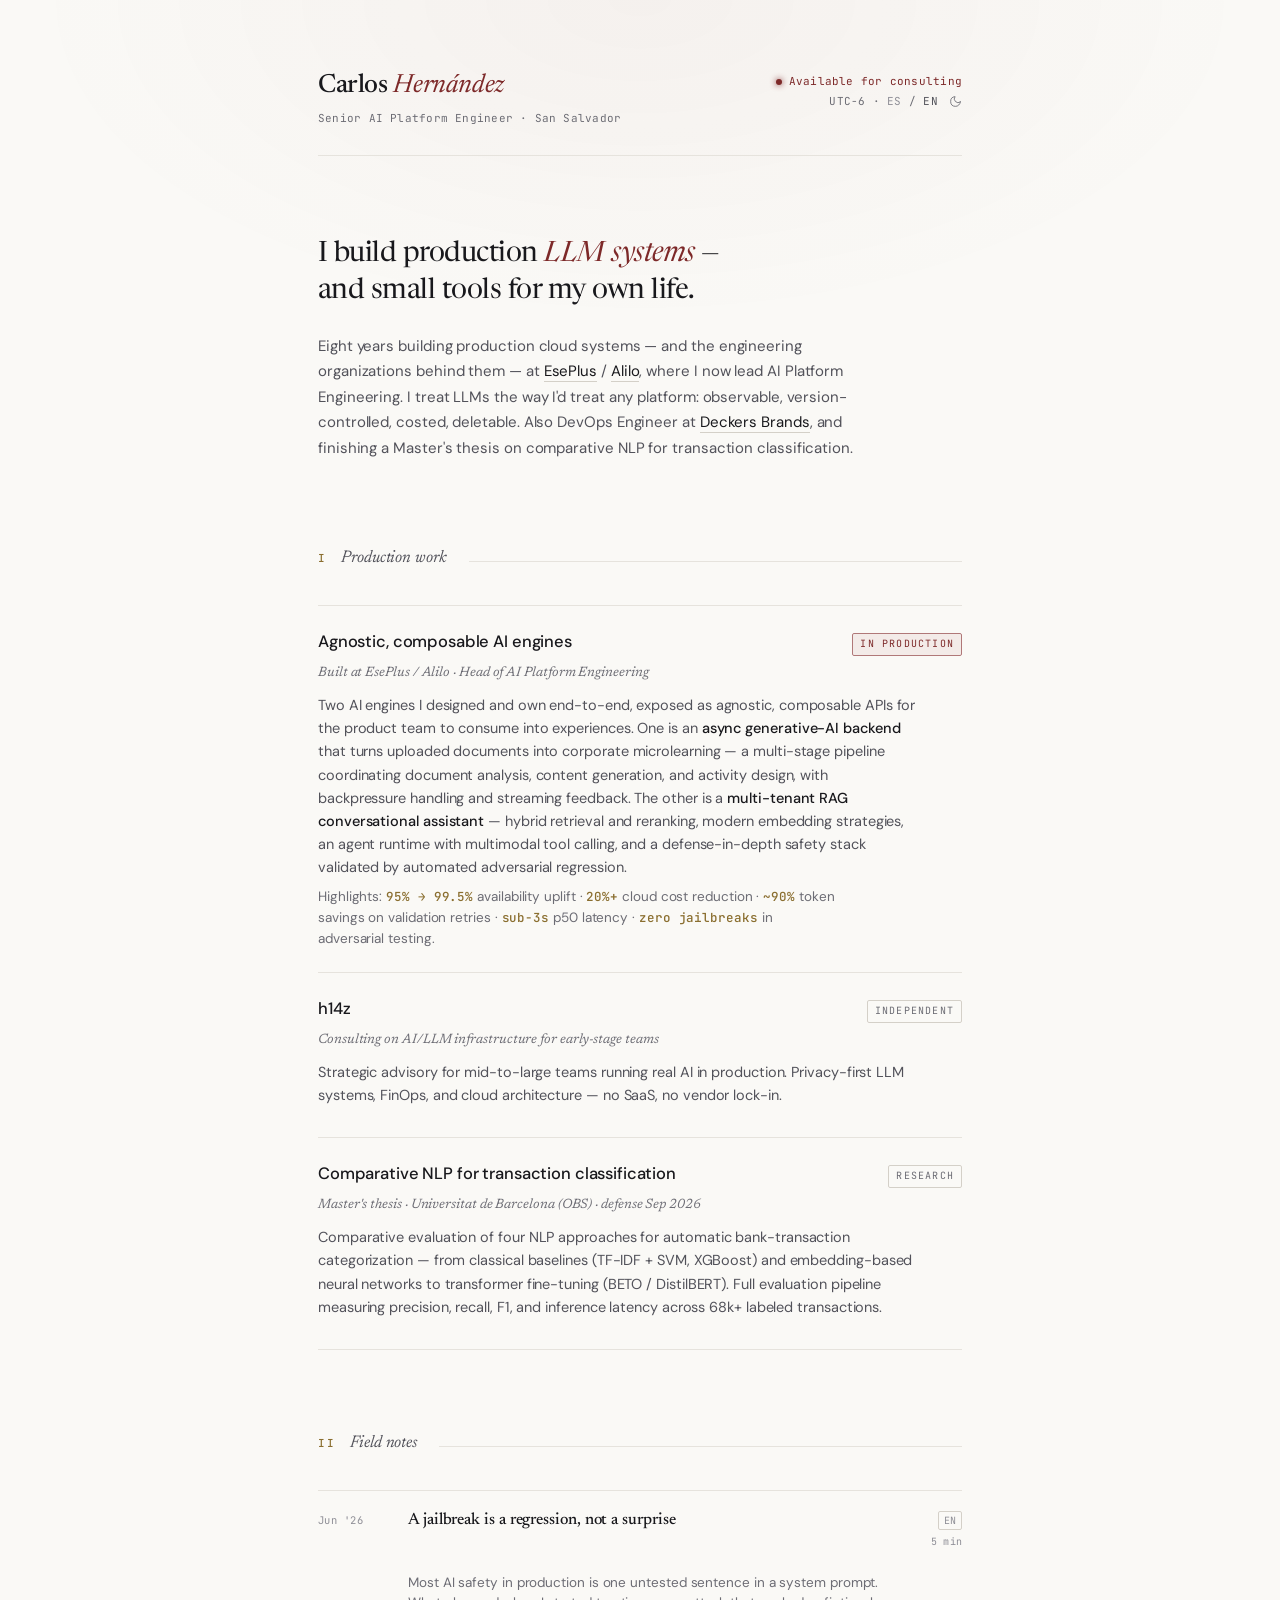
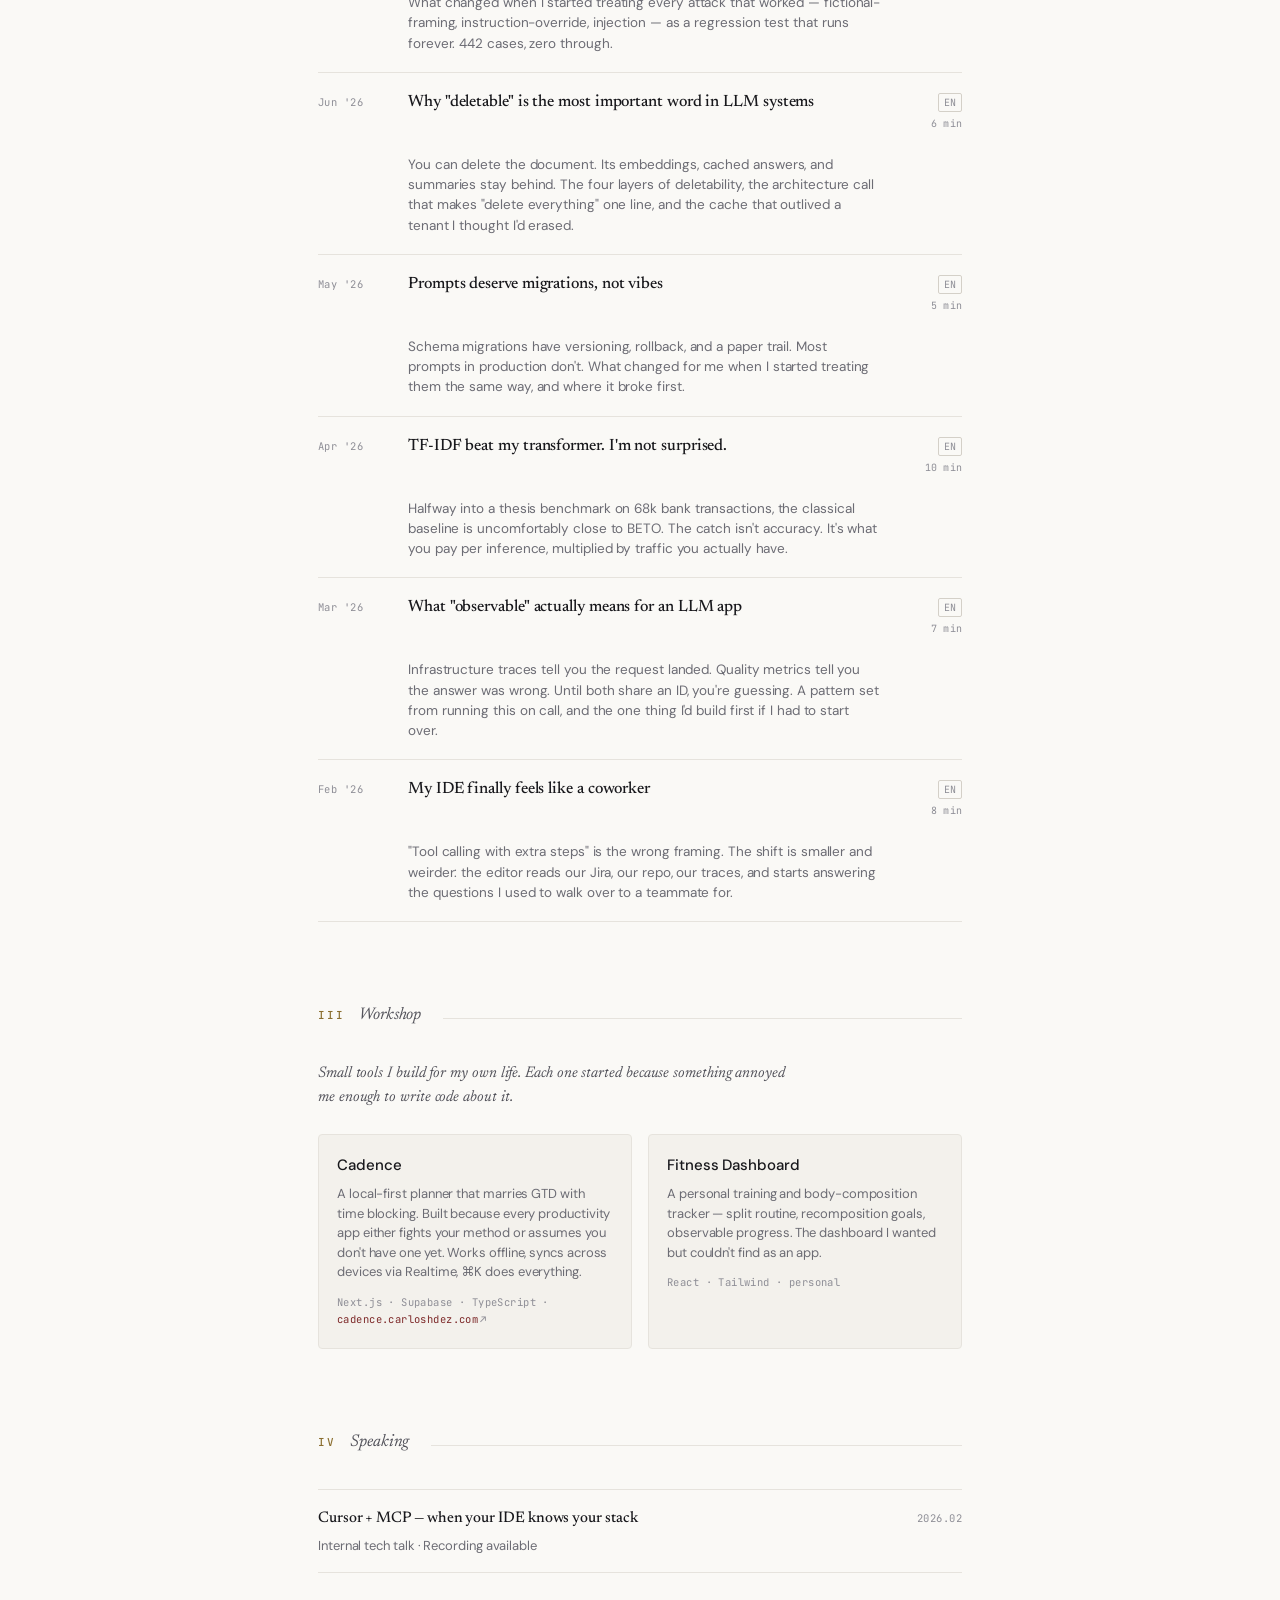
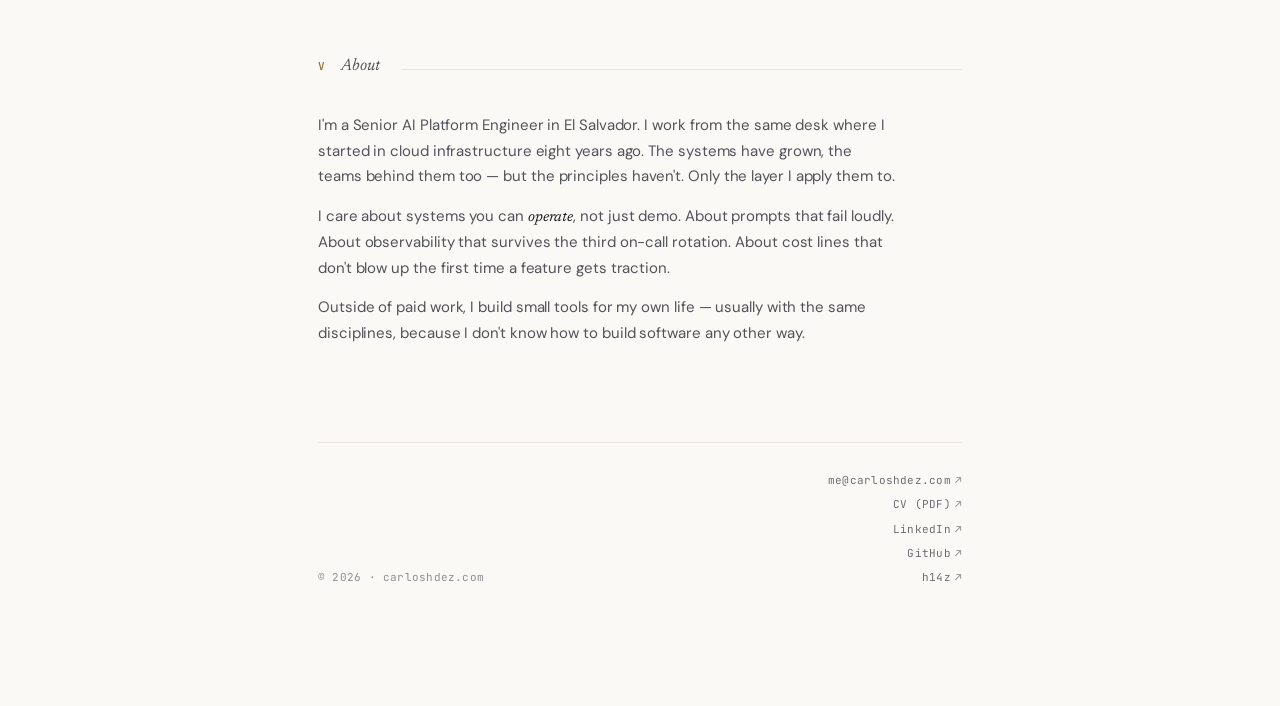
==== index.html @ de5cc11f "Home: lead with Field notes, drop the NOW blurb - Remove the "NOW" status line (low signal). - Reord" ====
<!DOCTYPE html>
<html lang="en">
<head>
<meta charset="UTF-8">
<meta name="viewport" content="width=device-width, initial-scale=1.0">
<meta name="color-scheme" content="light">
<meta name="theme-color" content="#faf9f6">
<title>Carlos Hernández — Engineer & maker, San Salvador</title>
<meta name="description" content="Senior AI Platform Engineer in San Salvador, building production LLM systems. Field notes on the patterns that survive an on-call rotation.">
<link rel="canonical" href="https://carloshdez.com/">
<link rel="alternate" hreflang="en" href="https://carloshdez.com/">
<link rel="alternate" hreflang="es" href="https://carloshdez.com/index.es.html">
<link rel="alternate" hreflang="x-default" href="https://carloshdez.com/">
<meta property="og:type" content="website">
<meta property="og:title" content="Carlos Hernández — Senior AI Platform Engineer">
<meta property="og:description" content="Building production LLM systems in San Salvador. Field notes on the patterns that survive an on-call rotation.">
<meta property="og:url" content="https://carloshdez.com/">
<meta property="og:image" content="https://carloshdez.com/img/carlos.png">
<meta property="og:locale" content="en_US">
<meta property="og:locale:alternate" content="es_ES">
<meta name="twitter:card" content="summary">
<script>
  (function() {
    var stored = null;
    try { stored = localStorage.getItem('theme'); } catch (e) {}
    var theme = stored || 'light';
    document.documentElement.setAttribute('data-theme', theme);
  })();
</script>
<link rel="preconnect" href="https://fonts.googleapis.com">
<link rel="preconnect" href="https://fonts.gstatic.com" crossorigin>
<link href="https://fonts.googleapis.com/css2?family=Newsreader:ital,opsz,wght@0,6..72,400;0,6..72,500;0,6..72,600;1,6..72,400;1,6..72,500&family=DM+Sans:opsz,wght@9..40,300;9..40,400;9..40,500;9..40,600&family=JetBrains+Mono:wght@400;500&display=swap" rel="stylesheet">
<style>
:root, :root[data-theme="light"] {
  --bg: #faf9f6;
  --bg-elev: #f3f1ec;
  --text: #18181c;
  --text-mid: #52525a;
  --text-dim: #6c6c74;
  --text-faint: #8e8e96;
  --border: #e6e3dd;
  --border-mid: #d4d0c8;

  --wine: #7d2929;
  --wine-dim: #b07878;
  --gold: #8a6e2f;
  --gold-dim: #c4b388;

  --hero-glow: rgba(125, 41, 41, 0.04);

  --font-serif: 'Newsreader', Georgia, serif;
  --font-sans: 'DM Sans', system-ui, sans-serif;
  --font-mono: 'JetBrains Mono', ui-monospace, monospace;
}

:root[data-theme="dark"] {
  --bg: #0c0c0e;
  --bg-elev: #131318;
  --text: #ebebec;
  --text-mid: #b5b5b8;
  --text-dim: #9a9a9e;
  --text-faint: #787880;
  --border: #1c1c22;
  --border-mid: #2a2a32;

  --wine: #a13a3a;
  --wine-dim: #5e2222;
  --gold: #c9a35e;
  --gold-dim: #6e5728;

  --hero-glow: rgba(161, 58, 58, 0.05);
}

* { box-sizing: border-box; margin: 0; padding: 0; }

html { background: var(--bg); color-scheme: light; }

body {
  background: var(--bg);
  color: var(--text);
  font-family: var(--font-sans);
  font-weight: 400;
  font-size: 15.5px;
  line-height: 1.65;
  -webkit-font-smoothing: antialiased;
  text-rendering: optimizeLegibility;
  letter-spacing: -0.005em;
}

body::before {
  content: '';
  position: fixed;
  inset: 0;
  background: radial-gradient(ellipse 80% 60% at 50% 0%, var(--hero-glow), transparent 60%);
  pointer-events: none;
  z-index: 0;
}

.page {
  max-width: 700px;
  margin: 0 auto;
  padding: 72px 28px 120px;
  position: relative;
  z-index: 1;
}

/* ============ MASTHEAD ============ */

.masthead {
  display: flex;
  justify-content: space-between;
  align-items: flex-start;
  gap: 24px;
  margin-bottom: 80px;
  padding-bottom: 28px;
  border-bottom: 1px solid var(--border);
}

.masthead-name {
  font-family: var(--font-serif);
  font-weight: 500;
  font-variation-settings: "opsz" 36;
  font-size: 26px;
  line-height: 1.1;
  letter-spacing: -0.015em;
}

.masthead-name em {
  font-style: italic;
  font-weight: 400;
  color: var(--wine);
}

.masthead-meta {
  font-family: var(--font-mono);
  font-size: 11px;
  color: var(--text-dim);
  margin-top: 8px;
  letter-spacing: 0.02em;
}

.masthead-right {
  font-family: var(--font-mono);
  font-size: 11px;
  color: var(--text-dim);
  text-align: right;
  line-height: 1.8;
  letter-spacing: 0.02em;
}

.lang-switch a { color: var(--text-faint); text-decoration: none; transition: color 0.2s; }
.lang-switch a:hover { color: var(--wine); }
.lang-switch .lang-current { color: var(--text-mid); }

.theme-toggle {
  background: none;
  border: none;
  padding: 0;
  margin: 0 0 0 4px;
  color: inherit;
  font: inherit;
  cursor: pointer;
  display: inline-flex;
  align-items: center;
  vertical-align: -3px;
  transition: color 0.2s;
}

.theme-toggle:hover { color: var(--wine); }
.theme-toggle svg { display: block; }
.theme-toggle .icon-moon { display: block; }
.theme-toggle .icon-sun { display: none; }

[data-theme="dark"] .theme-toggle .icon-moon { display: none; }
[data-theme="dark"] .theme-toggle .icon-sun { display: block; }

.status {
  display: inline-flex;
  align-items: center;
  gap: 7px;
  color: var(--wine);
}

.status-dot {
  width: 6px;
  height: 6px;
  border-radius: 50%;
  background: var(--wine);
  box-shadow: 0 0 6px var(--wine);
  animation: pulse 2.4s ease-in-out infinite;
}

@keyframes pulse {
  0%, 100% { opacity: 1; }
  50% { opacity: 0.4; }
}

/* ============ HERO ============ */

.hero { margin-bottom: 84px; }

.hero p {
  font-family: var(--font-serif);
  font-weight: 400;
  font-variation-settings: "opsz" 72;
  font-size: 28px;
  line-height: 1.32;
  letter-spacing: -0.018em;
  color: var(--text);
  max-width: 24ch;
}

.hero p em {
  font-style: italic;
  color: var(--wine);
}

.hero-sub {
  font-family: var(--font-sans);
  font-size: 15px;
  color: var(--text-mid);
  line-height: 1.7;
  margin-top: 24px;
  max-width: 56ch;
}

.hero-sub a {
  color: var(--text);
  text-decoration: none;
  border-bottom: 1px solid var(--border-mid);
  transition: border-color 0.2s, color 0.2s;
}

.hero-sub a:hover {
  border-bottom-color: var(--wine);
  color: var(--wine);
}

/* ============ NOW ============ */

.now {
  display: grid;
  grid-template-columns: auto 1fr;
  gap: 16px;
  margin-bottom: 88px;
  padding: 18px 0;
  border-top: 1px solid var(--border);
  border-bottom: 1px solid var(--border);
  align-items: baseline;
}

.now-label {
  font-family: var(--font-mono);
  font-size: 10px;
  text-transform: uppercase;
  letter-spacing: 0.16em;
  color: var(--gold);
}

.now-text {
  font-family: var(--font-sans);
  font-size: 15px;
  color: var(--text-mid);
  line-height: 1.55;
}

.now-text strong {
  color: var(--text);
  font-weight: 500;
}

/* ============ SECTIONS ============ */

section.col { margin-bottom: 80px; }

.section-head {
  display: flex;
  align-items: baseline;
  gap: 14px;
  margin-bottom: 32px;
}

.section-head-label {
  font-family: var(--font-mono);
  font-size: 11px;
  letter-spacing: 0.18em;
  text-transform: uppercase;
  color: var(--gold);
  font-weight: 500;
}

.section-head-title {
  font-family: var(--font-serif);
  font-style: italic;
  font-weight: 400;
  font-variation-settings: "opsz" 18;
  font-size: 17px;
  color: var(--text-mid);
}

.section-head-line {
  flex: 1;
  height: 1px;
  background: var(--border);
  margin-left: 8px;
}

/* ============ WORK / PROJECTS ============ */

.entry {
  padding: 22px 0;
  border-top: 1px solid var(--border);
}

.entry:last-child { border-bottom: 1px solid var(--border); }

.entry-head {
  display: flex;
  justify-content: space-between;
  align-items: baseline;
  gap: 16px;
  margin-bottom: 6px;
  flex-wrap: wrap;
}

.entry-name {
  font-family: var(--font-sans);
  font-weight: 500;
  font-size: 16.5px;
  letter-spacing: -0.008em;
  color: var(--text);
}

.entry-role {
  font-family: var(--font-serif);
  font-style: italic;
  font-size: 13.5px;
  color: var(--text-dim);
  margin-bottom: 10px;
}

.entry-tag {
  font-family: var(--font-mono);
  font-size: 10px;
  letter-spacing: 0.12em;
  text-transform: uppercase;
  color: var(--text-dim);
  padding: 2px 7px;
  border: 1px solid var(--border-mid);
  border-radius: 2px;
  white-space: nowrap;
}

.entry-tag.current {
  color: var(--wine);
  border-color: var(--wine-dim);
  background: rgba(161, 58, 58, 0.07);
}

.entry-desc {
  font-size: 14.5px;
  color: var(--text-mid);
  line-height: 1.6;
  max-width: 60ch;
  margin-bottom: 8px;
}

.entry-desc strong {
  color: var(--text);
  font-weight: 500;
}

.entry-highlights {
  font-size: 13.5px;
  color: var(--text-dim);
  line-height: 1.55;
  max-width: 58ch;
  margin-top: 6px;
}

.entry-highlights .metric {
  color: var(--gold);
  font-family: var(--font-mono);
  font-size: 12.5px;
  font-weight: 500;
}

/* ============ NOTES ============ */

.note {
  padding: 18px 0;
  border-top: 1px solid var(--border);
  display: grid;
  grid-template-columns: 70px 1fr 60px;
  gap: 20px;
  align-items: baseline;
}

.note:last-child { border-bottom: 1px solid var(--border); }

.note-date {
  font-family: var(--font-mono);
  font-size: 10.5px;
  color: var(--text-faint);
  letter-spacing: 0.04em;
}

.note-title {
  font-family: var(--font-serif);
  font-weight: 500;
  font-variation-settings: "opsz" 18;
  font-size: 16.5px;
  line-height: 1.35;
  letter-spacing: -0.005em;
  color: var(--text);
  transition: color 0.2s;
}

.note-summary {
  grid-column: 2;
  font-size: 13.5px;
  color: var(--text-dim);
  line-height: 1.5;
  margin-top: 4px;
}

.note-meta {
  grid-column: 3;
  grid-row: 1;
  font-family: var(--font-mono);
  font-size: 10px;
  color: var(--text-faint);
  text-align: right;
  letter-spacing: 0.02em;
  line-height: 1.5;
}

.lang {
  display: inline-block;
  padding: 1px 5px;
  border: 1px solid var(--border-mid);
  border-radius: 2px;
  margin-bottom: 4px;
}

a.note {
  text-decoration: none;
  cursor: pointer;
}
a.note:hover .note-title { color: var(--wine); }
a.note:hover .note-title::after {
  content: ' →';
  font-family: var(--font-mono);
  font-size: 12px;
}

/* ============ WORKSHOP ============ */

.workshop-intro {
  font-family: var(--font-serif);
  font-style: italic;
  font-weight: 400;
  font-variation-settings: "opsz" 18;
  font-size: 15.5px;
  color: var(--text-mid);
  line-height: 1.55;
  max-width: 52ch;
  margin-bottom: 24px;
}

.workshop-grid {
  display: grid;
  grid-template-columns: 1fr 1fr;
  gap: 16px;
}

.workshop-card {
  display: block;
  padding: 18px 18px 20px;
  border: 1px solid var(--border);
  border-radius: 4px;
  background: var(--bg-elev);
  transition: border-color 0.2s;
  cursor: pointer;
  color: inherit;
  text-decoration: none;
}

.workshop-card:hover { border-color: var(--wine-dim); }
.workshop-card:hover .workshop-name { color: var(--wine); }

.workshop-meta .domain {
  color: var(--wine);
  border-bottom: 1px solid transparent;
  transition: border-color 0.2s;
}

.workshop-card:hover .workshop-meta .domain {
  border-bottom-color: var(--wine-dim);
}

.workshop-meta .arrow {
  color: var(--text-faint);
  margin-left: 2px;
}

.workshop-name {
  font-family: var(--font-sans);
  font-weight: 500;
  font-size: 15px;
  color: var(--text);
  margin-bottom: 6px;
  transition: color 0.2s;
  letter-spacing: -0.005em;
}

.workshop-desc {
  font-size: 13px;
  color: var(--text-dim);
  line-height: 1.5;
  margin-bottom: 12px;
}

.workshop-meta {
  font-family: var(--font-mono);
  font-size: 10.5px;
  color: var(--text-faint);
  letter-spacing: 0.04em;
}

/* ============ TALKS ============ */

.talk {
  padding: 16px 0;
  border-top: 1px solid var(--border);
  display: flex;
  justify-content: space-between;
  align-items: baseline;
  gap: 16px;
}

.talk:last-child { border-bottom: 1px solid var(--border); }

.talk-name {
  font-family: var(--font-serif);
  font-weight: 500;
  font-variation-settings: "opsz" 18;
  font-size: 15.5px;
  color: var(--text);
  letter-spacing: -0.005em;
}

.talk-venue {
  font-size: 13px;
  color: var(--text-dim);
  margin-top: 3px;
}

.talk-date {
  font-family: var(--font-mono);
  font-size: 10.5px;
  color: var(--text-faint);
  white-space: nowrap;
  letter-spacing: 0.04em;
}

/* ============ ABOUT ============ */

.about-text {
  font-family: var(--font-sans);
  font-size: 15px;
  color: var(--text-mid);
  line-height: 1.7;
  max-width: 58ch;
}

.about-text p + p { margin-top: 14px; }

.about-text em {
  font-family: var(--font-serif);
  font-style: italic;
  color: var(--text);
}

/* ============ FOOTER ============ */

footer {
  margin-top: 96px;
  padding-top: 28px;
  border-top: 1px solid var(--border);
  display: flex;
  justify-content: space-between;
  align-items: flex-end;
  gap: 32px;
  flex-wrap: wrap;
  font-family: var(--font-mono);
  font-size: 11px;
  letter-spacing: 0.02em;
}

footer .left {
  color: var(--text-faint);
  max-width: 30ch;
  line-height: 1.55;
}

footer .links {
  display: flex;
  flex-direction: column;
  gap: 6px;
  text-align: right;
}

footer .links a {
  color: var(--text-dim);
  text-decoration: none;
  transition: color 0.15s;
}

footer .links a:hover { color: var(--wine); }

footer .arrow {
  color: var(--text-faint);
  margin-left: 4px;
}

/* ============ RESPONSIVE ============ */

@media (max-width: 640px) {
  .page { padding: 48px 20px 80px; }
  .masthead { margin-bottom: 56px; flex-direction: column; }
  .masthead-right { text-align: left; }
  .hero { margin-bottom: 56px; }
  .hero p { font-size: 24px; }
  .now { margin-bottom: 56px; grid-template-columns: 1fr; gap: 8px; }
  section.col { margin-bottom: 56px; }
  .entry-head { gap: 8px; }
  .note { grid-template-columns: 1fr auto; }
  .note-summary { grid-column: 1 / -1; }
  .note-meta { grid-column: 2; grid-row: 1; }
  .workshop-grid { grid-template-columns: 1fr; }
  footer { flex-direction: column; align-items: flex-start; }
  footer .links { text-align: left; }
}
</style>
</head>
<body>

<main class="page">

  <!-- ============ MASTHEAD ============ -->
  <header class="masthead">
    <div>
      <div class="masthead-name">Carlos <em>Hernández</em></div>
      <div class="masthead-meta">Senior AI Platform Engineer · San Salvador</div>
    </div>
    <div class="masthead-right">
      <div class="status">
        <span class="status-dot"></span>
        <span>Available for consulting</span>
      </div>
      <div>
        UTC−6 · <span class="lang-switch"><a href="/index.es.html" hreflang="es">ES</a> / <span class="lang-current">EN</span></span>
        <button class="theme-toggle" aria-label="Toggle light and dark theme">
          <svg class="icon-sun" viewBox="0 0 24 24" width="13" height="13" fill="none" stroke="currentColor" stroke-width="1.6" stroke-linecap="round">
            <circle cx="12" cy="12" r="4"/>
            <path d="M12 2v2M12 20v2M4.93 4.93l1.41 1.41M17.66 17.66l1.41 1.41M2 12h2M20 12h2M4.93 19.07l1.41-1.41M17.66 6.34l1.41-1.41"/>
          </svg>
          <svg class="icon-moon" viewBox="0 0 24 24" width="13" height="13" fill="none" stroke="currentColor" stroke-width="1.6" stroke-linecap="round" stroke-linejoin="round">
            <path d="M21 12.79A9 9 0 1 1 11.21 3 7 7 0 0 0 21 12.79z"/>
          </svg>
        </button>
      </div>
    </div>
  </header>

  <!-- ============ HERO ============ -->
  <section class="hero">
    <p>I build production <em>LLM systems</em> — and small tools for my own life.</p>
    <div class="hero-sub">
      Eight years building production cloud systems — and the engineering organizations behind them — at <a href="https://ese.plus" target="_blank" rel="noopener">EsePlus</a> / <a href="https://alilo.app" target="_blank" rel="noopener">Alilo</a>, where I now lead AI Platform Engineering. I treat LLMs the way I'd treat any platform: observable, version-controlled, costed, deletable. Also DevOps Engineer at <a href="https://deckers.com" target="_blank" rel="noopener">Deckers Brands</a>, and finishing a Master's thesis on comparative NLP for transaction classification.
    </div>
  </section>

  <!-- ============ WORK ============ -->
  <section class="col">
    <div class="section-head">
      <span class="section-head-label">I</span>
      <span class="section-head-title">Production work</span>
      <span class="section-head-line"></span>
    </div>

    <div class="entry">
      <div class="entry-head">
        <span class="entry-name">Agnostic, composable AI engines</span>
        <span class="entry-tag current">In production</span>
      </div>
      <div class="entry-role">Built at EsePlus / Alilo · Head of AI Platform Engineering</div>
      <div class="entry-desc">
        Two AI engines I designed and own end-to-end, exposed as agnostic, composable APIs for the product team to consume into experiences. One is an <strong>async generative-AI backend</strong> that turns uploaded documents into corporate microlearning — a multi-stage pipeline coordinating document analysis, content generation, and activity design, with backpressure handling and streaming feedback. The other is a <strong>multi-tenant RAG conversational assistant</strong> — hybrid retrieval and reranking, modern embedding strategies, an agent runtime with multimodal tool calling, and a defense-in-depth safety stack validated by automated adversarial regression.
      </div>
      <div class="entry-highlights">
        Highlights: <span class="metric">95% → 99.5%</span> availability uplift · <span class="metric">20%+</span> cloud cost reduction · <span class="metric">~90%</span> token savings on validation retries · <span class="metric">sub-3s</span> p50 latency · <span class="metric">zero jailbreaks</span> in adversarial testing.
      </div>
    </div>

    <div class="entry">
      <div class="entry-head">
        <span class="entry-name">h14z</span>
        <span class="entry-tag">Independent</span>
      </div>
      <div class="entry-role">Consulting on AI/LLM infrastructure for early-stage teams</div>
      <div class="entry-desc">
        Strategic advisory for mid-to-large teams running real AI in production. Privacy-first LLM systems, FinOps, and cloud architecture — no SaaS, no vendor lock-in.
      </div>
    </div>

    <div class="entry">
      <div class="entry-head">
        <span class="entry-name">Comparative NLP for transaction classification</span>
        <span class="entry-tag">Research</span>
      </div>
      <div class="entry-role">Master's thesis · Universitat de Barcelona (OBS) · defense Sep 2026</div>
      <div class="entry-desc">
        Comparative evaluation of four NLP approaches for automatic bank-transaction categorization — from classical baselines (TF-IDF + SVM, XGBoost) and embedding-based neural networks to transformer fine-tuning (BETO / DistilBERT). Full evaluation pipeline measuring precision, recall, F1, and inference latency across 68k+ labeled transactions.
      </div>
    </div>
  </section>

  <!-- ============ FIELD NOTES ============ -->
  <section class="col" id="field-notes">
    <div class="section-head">
      <span class="section-head-label">II</span>
      <span class="section-head-title">Field notes</span>
      <span class="section-head-line"></span>
    </div>

    <a class="note" href="/notes/jailbreaks-are-regressions.html">
      <span class="note-date">Jun '26</span>
      <span class="note-title">A jailbreak is a regression, not a surprise</span>
      <span class="note-meta"><span class="lang">EN</span><br>5 min</span>
      <p class="note-summary">Most AI safety in production is one untested sentence in a system prompt. What changed when I started treating every attack that worked — fictional-framing, instruction-override, injection — as a regression test that runs forever. 442 cases, zero through.</p>
    </a>

    <a class="note" href="/notes/deletable.html">
      <span class="note-date">Jun '26</span>
      <span class="note-title">Why "deletable" is the most important word in LLM systems</span>
      <span class="note-meta"><span class="lang">EN</span><br>6 min</span>
      <p class="note-summary">You can delete the document. Its embeddings, cached answers, and summaries stay behind. The four layers of deletability, the architecture call that makes "delete everything" one line, and the cache that outlived a tenant I thought I'd erased.</p>
    </a>

    <a class="note" href="/notes/prompts-deserve-migrations.html">
      <span class="note-date">May '26</span>
      <span class="note-title">Prompts deserve migrations, not vibes</span>
      <span class="note-meta"><span class="lang">EN</span><br>5 min</span>
      <p class="note-summary">Schema migrations have versioning, rollback, and a paper trail. Most prompts in production don't. What changed for me when I started treating them the same way, and where it broke first.</p>
    </a>

    <div class="note">
      <span class="note-date">Apr '26</span>
      <span class="note-title">TF-IDF beat my transformer. I'm not surprised.</span>
      <span class="note-meta"><span class="lang">EN</span><br>10 min</span>
      <p class="note-summary">Halfway into a thesis benchmark on 68k bank transactions, the classical baseline is uncomfortably close to BETO. The catch isn't accuracy. It's what you pay per inference, multiplied by traffic you actually have.</p>
    </div>

    <div class="note">
      <span class="note-date">Mar '26</span>
      <span class="note-title">What "observable" actually means for an LLM app</span>
      <span class="note-meta"><span class="lang">EN</span><br>7 min</span>
      <p class="note-summary">Infrastructure traces tell you the request landed. Quality metrics tell you the answer was wrong. Until both share an ID, you're guessing. A pattern set from running this on call, and the one thing I'd build first if I had to start over.</p>
    </div>

    <div class="note">
      <span class="note-date">Feb '26</span>
      <span class="note-title">My IDE finally feels like a coworker</span>
      <span class="note-meta"><span class="lang">EN</span><br>8 min</span>
      <p class="note-summary">"Tool calling with extra steps" is the wrong framing. The shift is smaller and weirder: the editor reads our Jira, our repo, our traces, and starts answering the questions I used to walk over to a teammate for.</p>
    </div>
  </section>

  <!-- ============ WORKSHOP ============ -->
  <section class="col">
    <div class="section-head">
      <span class="section-head-label">III</span>
      <span class="section-head-title">Workshop</span>
      <span class="section-head-line"></span>
    </div>
    <p class="workshop-intro">
      Small tools I build for my own life. Each one started because something annoyed me enough to write code about it.
    </p>
    <div class="workshop-grid">

      <a class="workshop-card" href="https://cadence.carloshdez.com" target="_blank" rel="noopener">
        <div class="workshop-name">Cadence</div>
        <div class="workshop-desc">
          A local-first planner that marries GTD with time blocking. Built because every productivity app either fights your method or assumes you don't have one yet. Works offline, syncs across devices via Realtime, ⌘K does everything.
        </div>
        <div class="workshop-meta">Next.js · Supabase · TypeScript · <span class="domain">cadence.carloshdez.com</span><span class="arrow">↗</span></div>
      </a>

      <div class="workshop-card">
        <div class="workshop-name">Fitness Dashboard</div>
        <div class="workshop-desc">
          A personal training and body-composition tracker — split routine, recomposition goals, observable progress. The dashboard I wanted but couldn't find as an app.
        </div>
        <div class="workshop-meta">React · Tailwind · personal</div>
      </div>

    </div>
  </section>

  <!-- ============ TALKS ============ -->
  <section class="col">
    <div class="section-head">
      <span class="section-head-label">IV</span>
      <span class="section-head-title">Speaking</span>
      <span class="section-head-line"></span>
    </div>

    <div class="talk">
      <div>
        <div class="talk-name">Cursor + MCP — when your IDE knows your stack</div>
        <div class="talk-venue">Internal tech talk · Recording available</div>
      </div>
      <div class="talk-date">2026.02</div>
    </div>
  </section>

  <!-- ============ ABOUT ============ -->
  <section class="col">
    <div class="section-head">
      <span class="section-head-label">V</span>
      <span class="section-head-title">About</span>
      <span class="section-head-line"></span>
    </div>
    <div class="about-text">
      <p>
        I'm a Senior AI Platform Engineer in El Salvador. I work from the same desk where I started in cloud infrastructure eight years ago. The systems have grown, the teams behind them too — but the principles haven't. Only the layer I apply them to.
      </p>
      <p>
        I care about systems you can <em>operate</em>, not just demo. About prompts that fail loudly. About observability that survives the third on-call rotation. About cost lines that don't blow up the first time a feature gets traction.
      </p>
      <p>
        Outside of paid work, I build small tools for my own life — usually with the same disciplines, because I don't know how to build software any other way.
      </p>
    </div>
  </section>

  <!-- ============ FOOTER ============ -->
  <footer>
    <div class="left">
      &copy; 2026 · carloshdez.com<br>
    </div>
    <div class="links">
      <a href="mailto:me@carloshdez.com">me@carloshdez.com<span class="arrow">↗</span></a>
      <a href="/cv-carlos-hernandez.pdf">CV (PDF)<span class="arrow">↗</span></a>
      <a href="https://linkedin.com/in/carlosantoniohdz" target="_blank" rel="noopener">LinkedIn<span class="arrow">↗</span></a>
      <a href="https://github.com/carloshdez90" target="_blank" rel="noopener">GitHub<span class="arrow">↗</span></a>
      <a href="https://h14z.io" target="_blank" rel="noopener">h14z<span class="arrow">↗</span></a>
    </div>
  </footer>

</main>

<script>
  (function() {
    var btn = document.querySelector('.theme-toggle');
    if (btn) {
      btn.addEventListener('click', function() {
        var current = document.documentElement.getAttribute('data-theme') || 'light';
        var next = current === 'light' ? 'dark' : 'light';
        document.documentElement.setAttribute('data-theme', next);
        try { localStorage.setItem('theme', next); } catch (e) {}
      });
    }
  })();
</script>

</body>
</html>
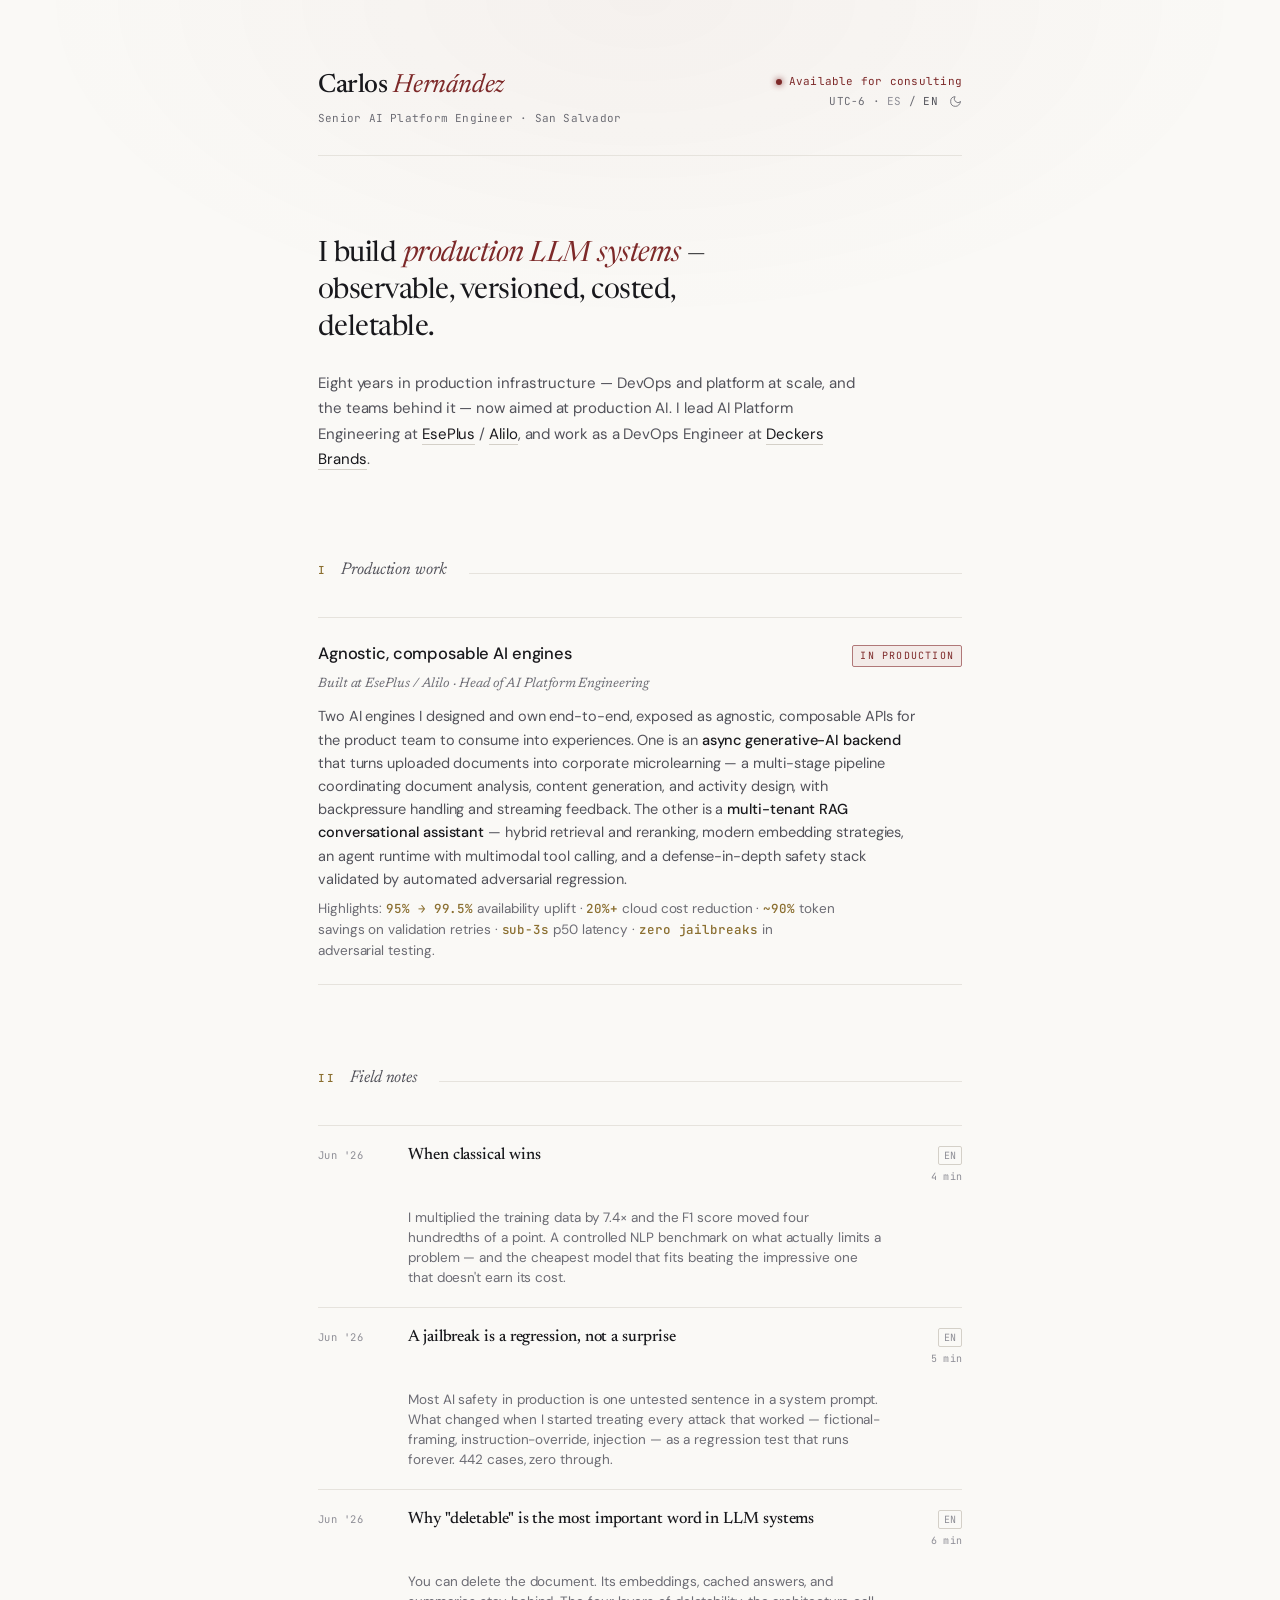
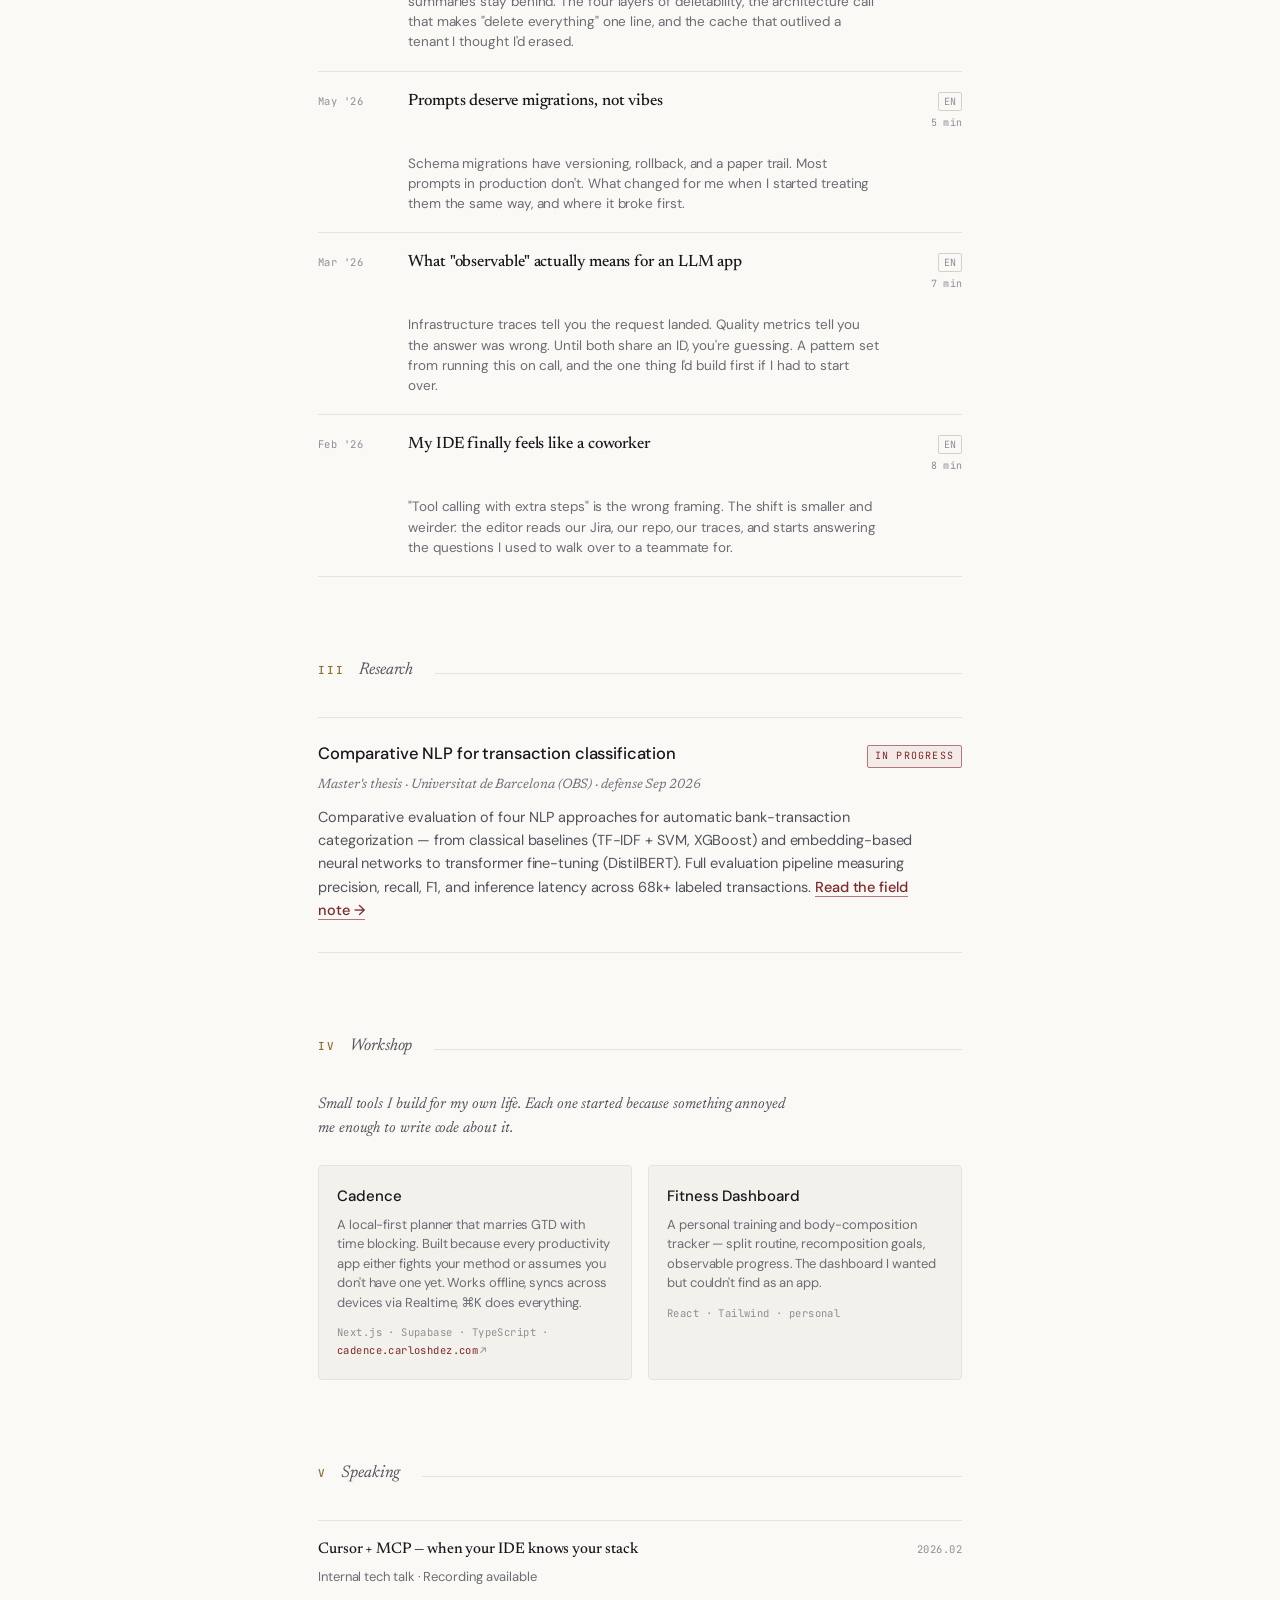
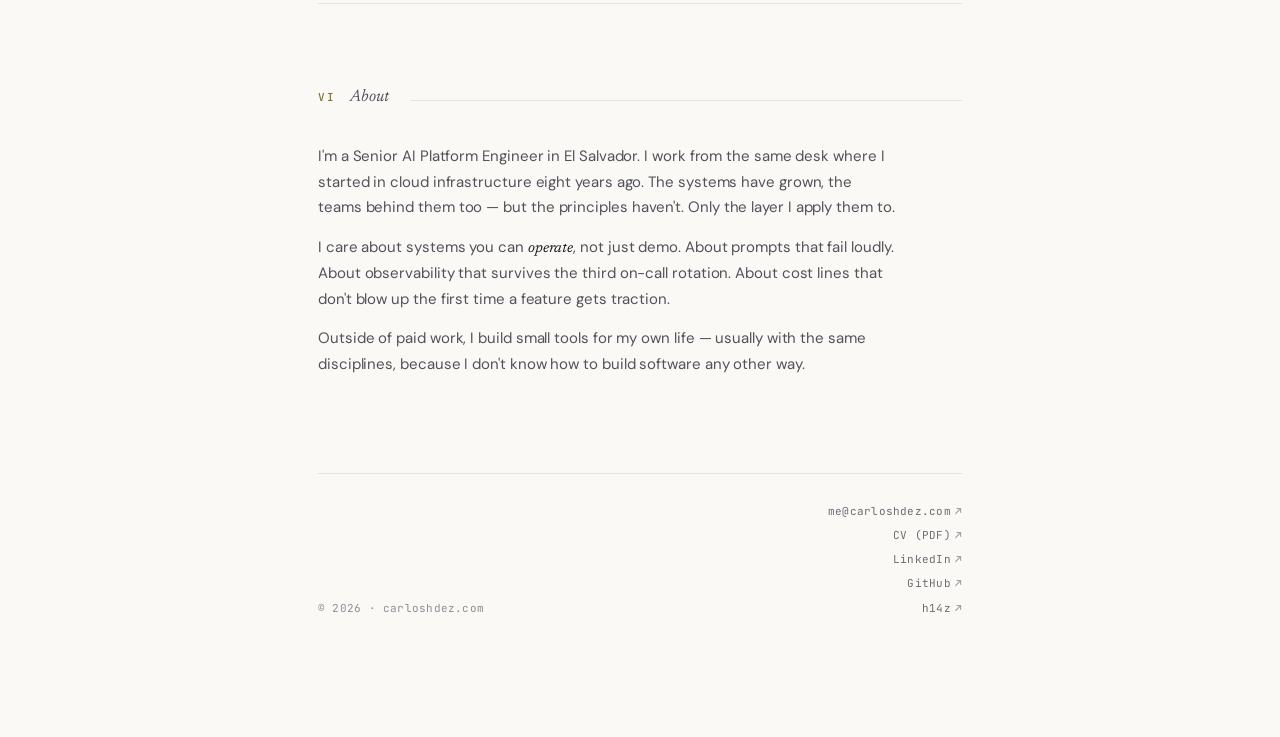
==== commit 6a7f2e92: "Home: refocus on Senior/Staff, purify sections, wire field notes - Hero leads 100% with the AI Platf" ====
--- a/index.html
+++ b/index.html
@@ -370,6 +370,15 @@
   font-weight: 500;
 }
 
+.entry-desc a {
+  color: var(--wine);
+  font-weight: 500;
+  text-decoration: none;
+  border-bottom: 1px solid var(--wine-dim);
+  transition: opacity 0.2s;
+}
+.entry-desc a:hover { opacity: 0.7; }
+
 .entry-highlights {
   font-size: 13.5px;
   color: var(--text-dim);
@@ -676,9 +685,9 @@
 
   <!-- ============ HERO ============ -->
   <section class="hero">
-    <p>I build production <em>LLM systems</em> — and small tools for my own life.</p>
+    <p>I build <em>production LLM systems</em> — observable, versioned, costed, deletable.</p>
     <div class="hero-sub">
-      Eight years building production cloud systems — and the engineering organizations behind them — at <a href="https://ese.plus" target="_blank" rel="noopener">EsePlus</a> / <a href="https://alilo.app" target="_blank" rel="noopener">Alilo</a>, where I now lead AI Platform Engineering. I treat LLMs the way I'd treat any platform: observable, version-controlled, costed, deletable. Also DevOps Engineer at <a href="https://deckers.com" target="_blank" rel="noopener">Deckers Brands</a>, and finishing a Master's thesis on comparative NLP for transaction classification.
+      Eight years in production infrastructure — DevOps and platform at scale, and the teams behind it — now aimed at production AI. I lead AI Platform Engineering at <a href="https://ese.plus" target="_blank" rel="noopener">EsePlus</a> / <a href="https://alilo.app" target="_blank" rel="noopener">Alilo</a>, and work as a DevOps Engineer at <a href="https://deckers.com" target="_blank" rel="noopener">Deckers Brands</a>.
     </div>
   </section>
 
@@ -703,28 +712,6 @@
         Highlights: <span class="metric">95% → 99.5%</span> availability uplift · <span class="metric">20%+</span> cloud cost reduction · <span class="metric">~90%</span> token savings on validation retries · <span class="metric">sub-3s</span> p50 latency · <span class="metric">zero jailbreaks</span> in adversarial testing.
       </div>
     </div>
-
-    <div class="entry">
-      <div class="entry-head">
-        <span class="entry-name">h14z</span>
-        <span class="entry-tag">Independent</span>
-      </div>
-      <div class="entry-role">Consulting on AI/LLM infrastructure for early-stage teams</div>
-      <div class="entry-desc">
-        Strategic advisory for mid-to-large teams running real AI in production. Privacy-first LLM systems, FinOps, and cloud architecture — no SaaS, no vendor lock-in.
-      </div>
-    </div>
-
-    <div class="entry">
-      <div class="entry-head">
-        <span class="entry-name">Comparative NLP for transaction classification</span>
-        <span class="entry-tag">Research</span>
-      </div>
-      <div class="entry-role">Master's thesis · Universitat de Barcelona (OBS) · defense Sep 2026</div>
-      <div class="entry-desc">
-        Comparative evaluation of four NLP approaches for automatic bank-transaction categorization — from classical baselines (TF-IDF + SVM, XGBoost) and embedding-based neural networks to transformer fine-tuning (BETO / DistilBERT). Full evaluation pipeline measuring precision, recall, F1, and inference latency across 68k+ labeled transactions.
-      </div>
-    </div>
   </section>
 
   <!-- ============ FIELD NOTES ============ -->
@@ -735,6 +722,13 @@
       <span class="section-head-line"></span>
     </div>
 
+    <a class="note" href="/notes/when-classical-wins.html">
+      <span class="note-date">Jun '26</span>
+      <span class="note-title">When classical wins</span>
+      <span class="note-meta"><span class="lang">EN</span><br>4 min</span>
+      <p class="note-summary">I multiplied the training data by 7.4× and the F1 score moved four hundredths of a point. A controlled NLP benchmark on what actually limits a problem — and the cheapest model that fits beating the impressive one that doesn't earn its cost.</p>
+    </a>
+
     <a class="note" href="/notes/jailbreaks-are-regressions.html">
       <span class="note-date">Jun '26</span>
       <span class="note-title">A jailbreak is a regression, not a surprise</span>
@@ -757,13 +751,6 @@
     </a>
 
     <div class="note">
-      <span class="note-date">Apr '26</span>
-      <span class="note-title">TF-IDF beat my transformer. I'm not surprised.</span>
-      <span class="note-meta"><span class="lang">EN</span><br>10 min</span>
-      <p class="note-summary">Halfway into a thesis benchmark on 68k bank transactions, the classical baseline is uncomfortably close to BETO. The catch isn't accuracy. It's what you pay per inference, multiplied by traffic you actually have.</p>
-    </div>
-
-    <div class="note">
       <span class="note-date">Mar '26</span>
       <span class="note-title">What "observable" actually means for an LLM app</span>
       <span class="note-meta"><span class="lang">EN</span><br>7 min</span>
@@ -778,10 +765,30 @@
     </div>
   </section>
 
+  <!-- ============ RESEARCH ============ -->
+  <section class="col">
+    <div class="section-head">
+      <span class="section-head-label">III</span>
+      <span class="section-head-title">Research</span>
+      <span class="section-head-line"></span>
+    </div>
+
+    <div class="entry">
+      <div class="entry-head">
+        <span class="entry-name">Comparative NLP for transaction classification</span>
+        <span class="entry-tag current">In progress</span>
+      </div>
+      <div class="entry-role">Master's thesis · Universitat de Barcelona (OBS) · defense Sep 2026</div>
+      <div class="entry-desc">
+        Comparative evaluation of four NLP approaches for automatic bank-transaction categorization — from classical baselines (TF-IDF + SVM, XGBoost) and embedding-based neural networks to transformer fine-tuning (DistilBERT). Full evaluation pipeline measuring precision, recall, F1, and inference latency across 68k+ labeled transactions. <a href="/notes/when-classical-wins.html">Read the field note →</a>
+      </div>
+    </div>
+  </section>
+
   <!-- ============ WORKSHOP ============ -->
   <section class="col">
     <div class="section-head">
-      <span class="section-head-label">III</span>
+      <span class="section-head-label">IV</span>
       <span class="section-head-title">Workshop</span>
       <span class="section-head-line"></span>
     </div>
@@ -812,7 +819,7 @@
   <!-- ============ TALKS ============ -->
   <section class="col">
     <div class="section-head">
-      <span class="section-head-label">IV</span>
+      <span class="section-head-label">V</span>
       <span class="section-head-title">Speaking</span>
       <span class="section-head-line"></span>
     </div>
@@ -829,7 +836,7 @@
   <!-- ============ ABOUT ============ -->
   <section class="col">
     <div class="section-head">
-      <span class="section-head-label">V</span>
+      <span class="section-head-label">VI</span>
       <span class="section-head-title">About</span>
       <span class="section-head-line"></span>
     </div>
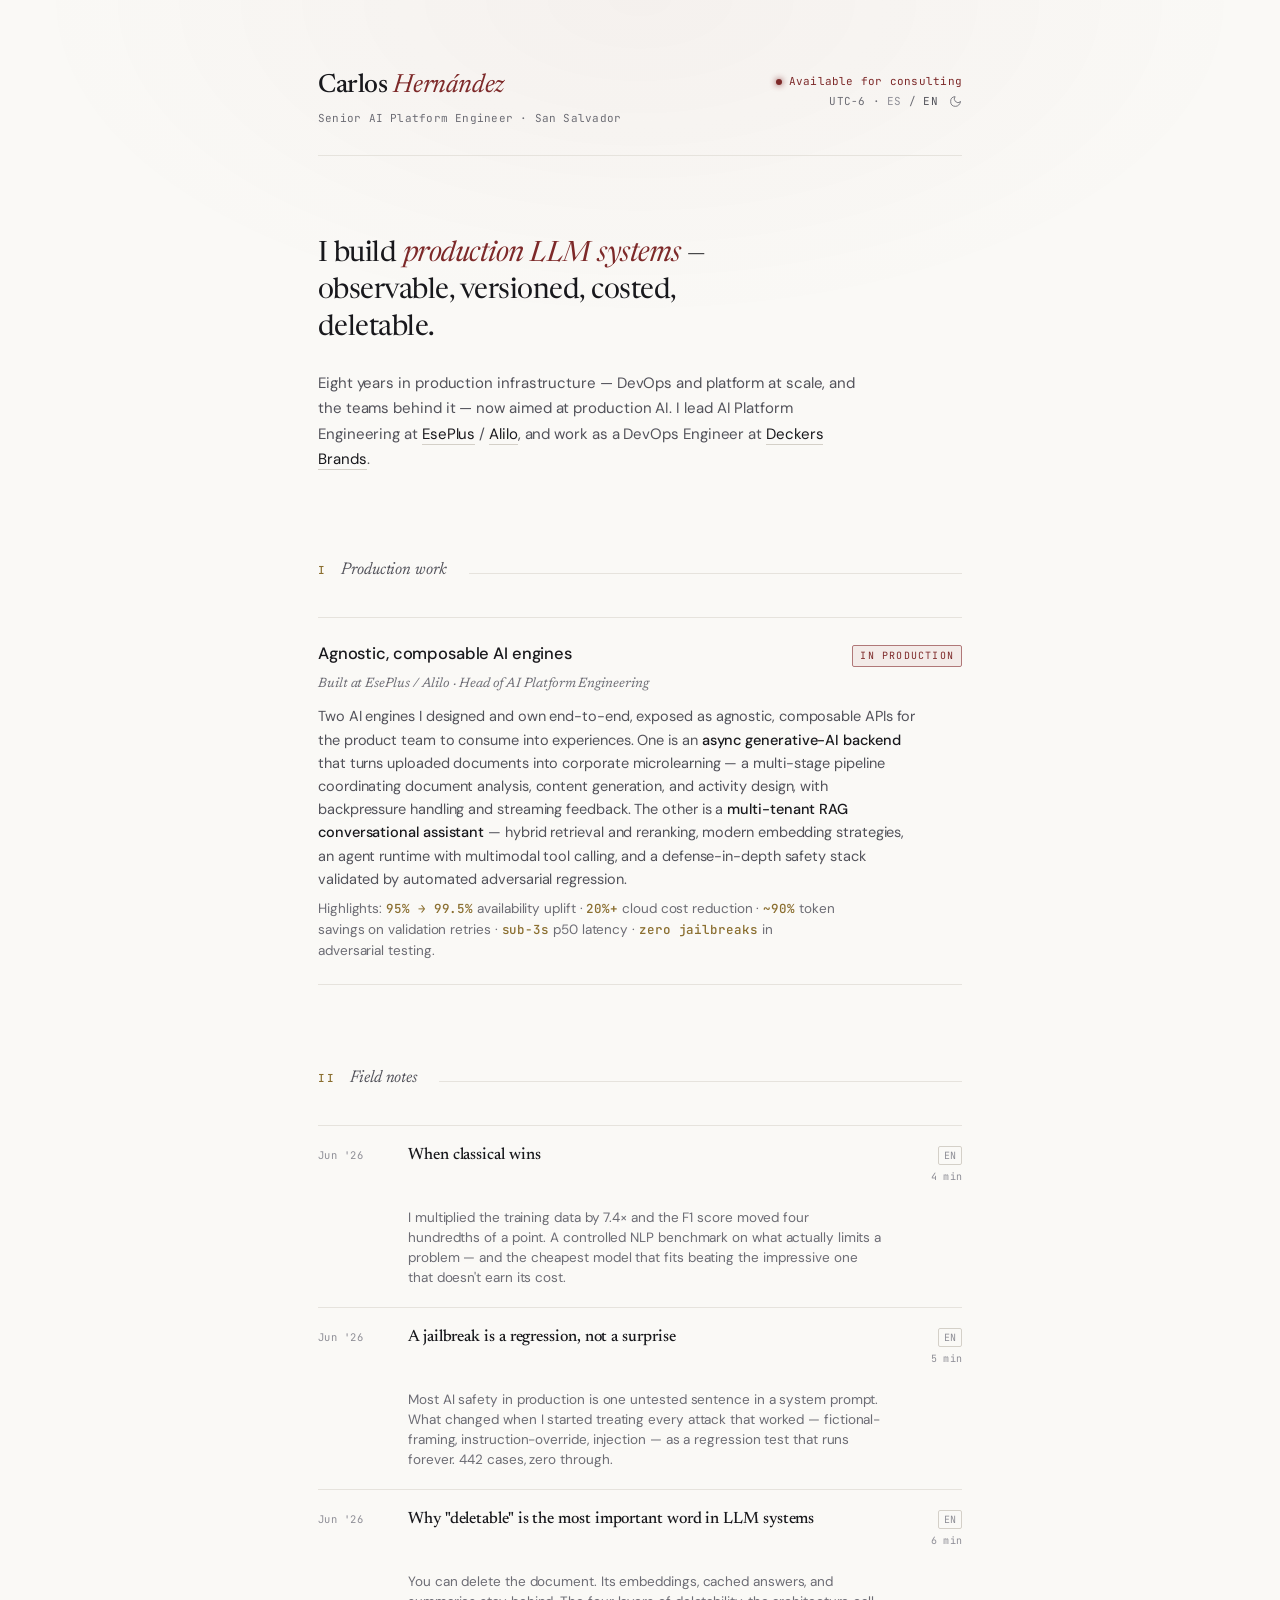
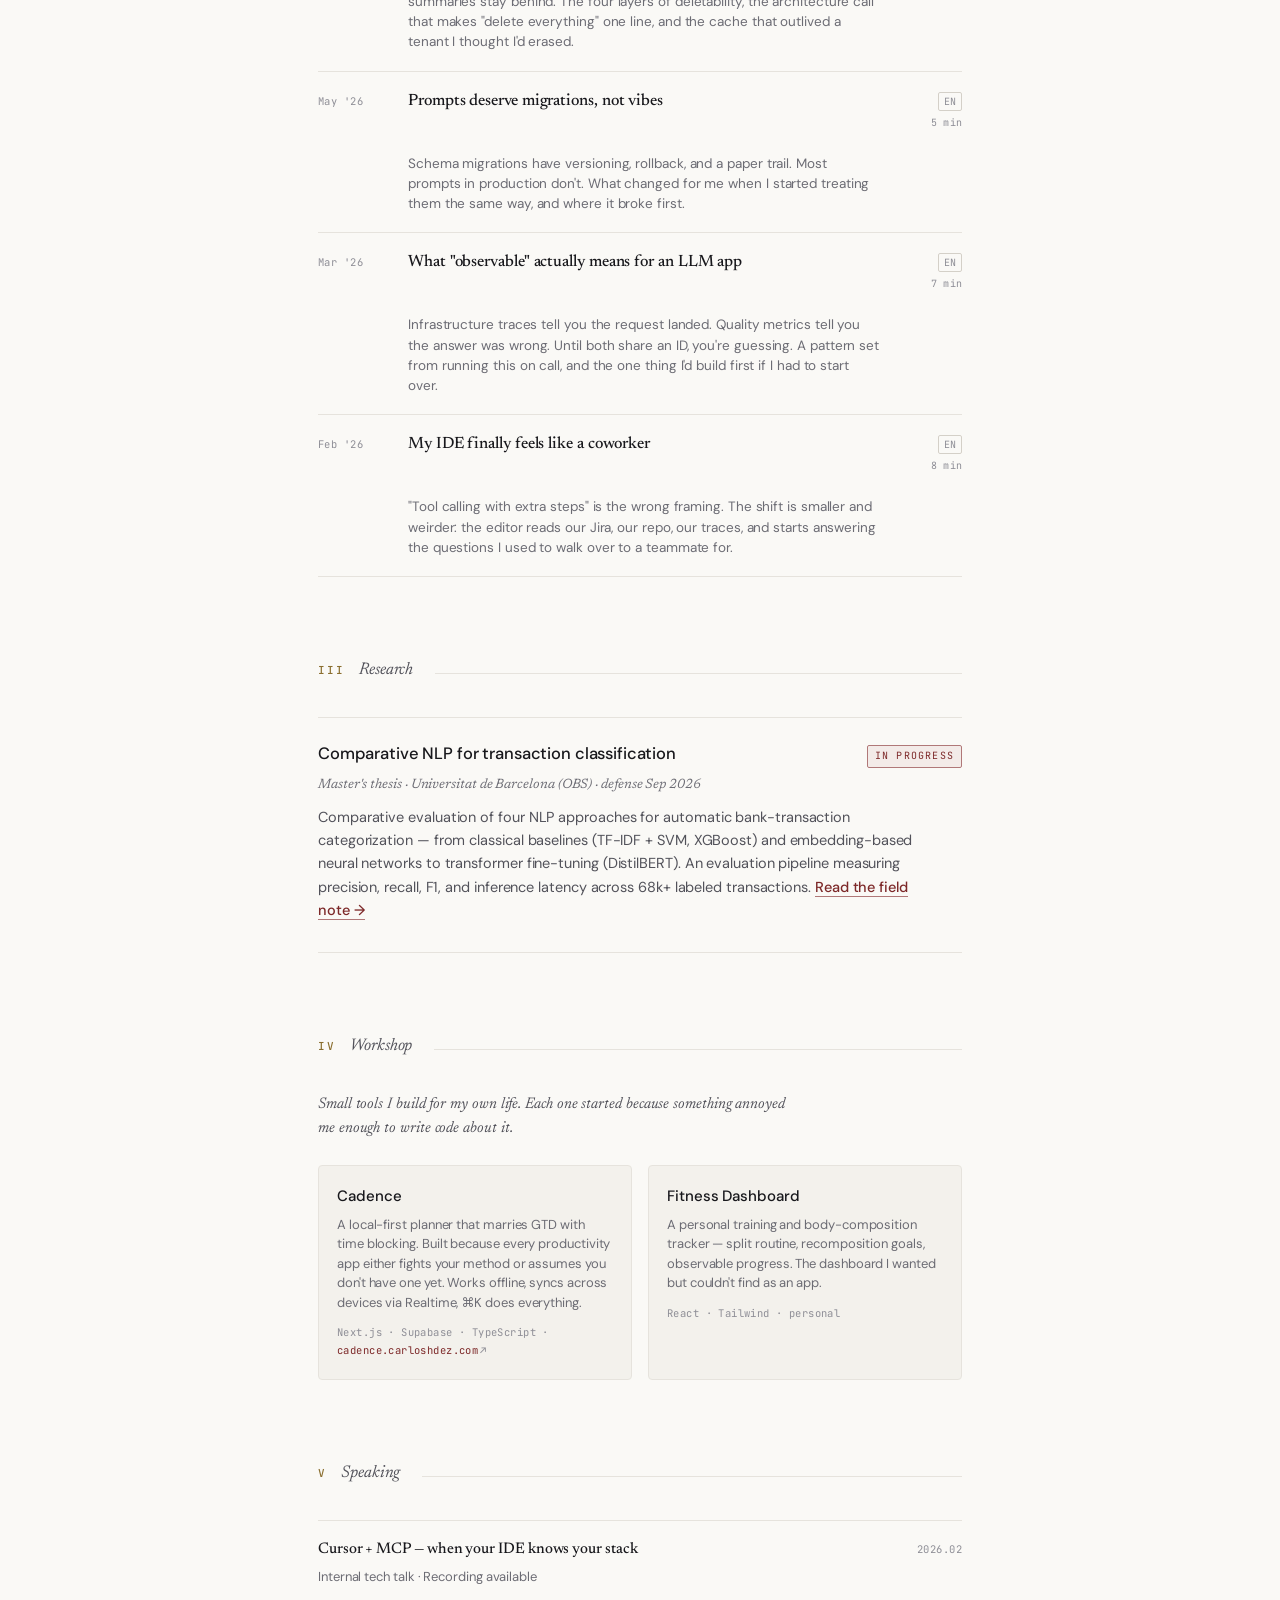
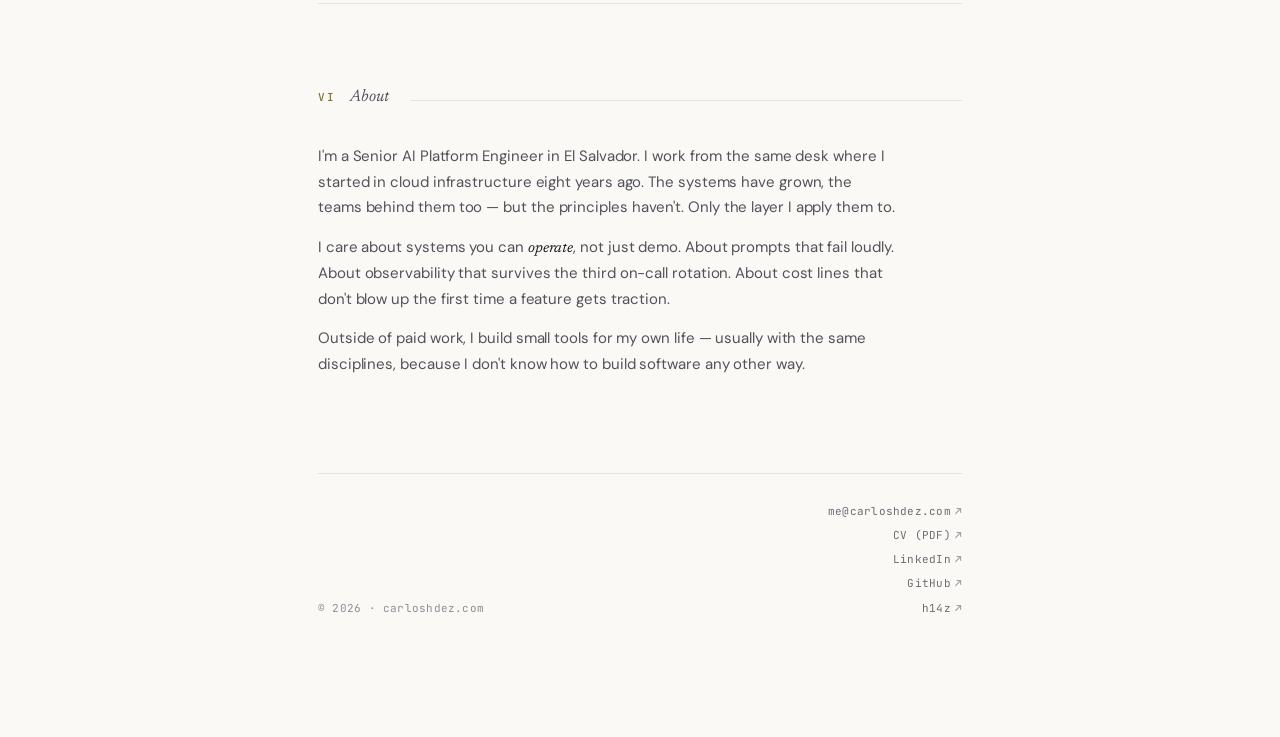
==== commit b31b4ec0: "copy: drop empty "Full" qualifier (style audit) The metric list (precision, recall, F1, latency) alr" ====
--- a/index.html
+++ b/index.html
@@ -780,7 +780,7 @@
       </div>
       <div class="entry-role">Master's thesis · Universitat de Barcelona (OBS) · defense Sep 2026</div>
       <div class="entry-desc">
-        Comparative evaluation of four NLP approaches for automatic bank-transaction categorization — from classical baselines (TF-IDF + SVM, XGBoost) and embedding-based neural networks to transformer fine-tuning (DistilBERT). Full evaluation pipeline measuring precision, recall, F1, and inference latency across 68k+ labeled transactions. <a href="/notes/when-classical-wins.html">Read the field note →</a>
+        Comparative evaluation of four NLP approaches for automatic bank-transaction categorization — from classical baselines (TF-IDF + SVM, XGBoost) and embedding-based neural networks to transformer fine-tuning (DistilBERT). An evaluation pipeline measuring precision, recall, F1, and inference latency across 68k+ labeled transactions. <a href="/notes/when-classical-wins.html">Read the field note →</a>
       </div>
     </div>
   </section>
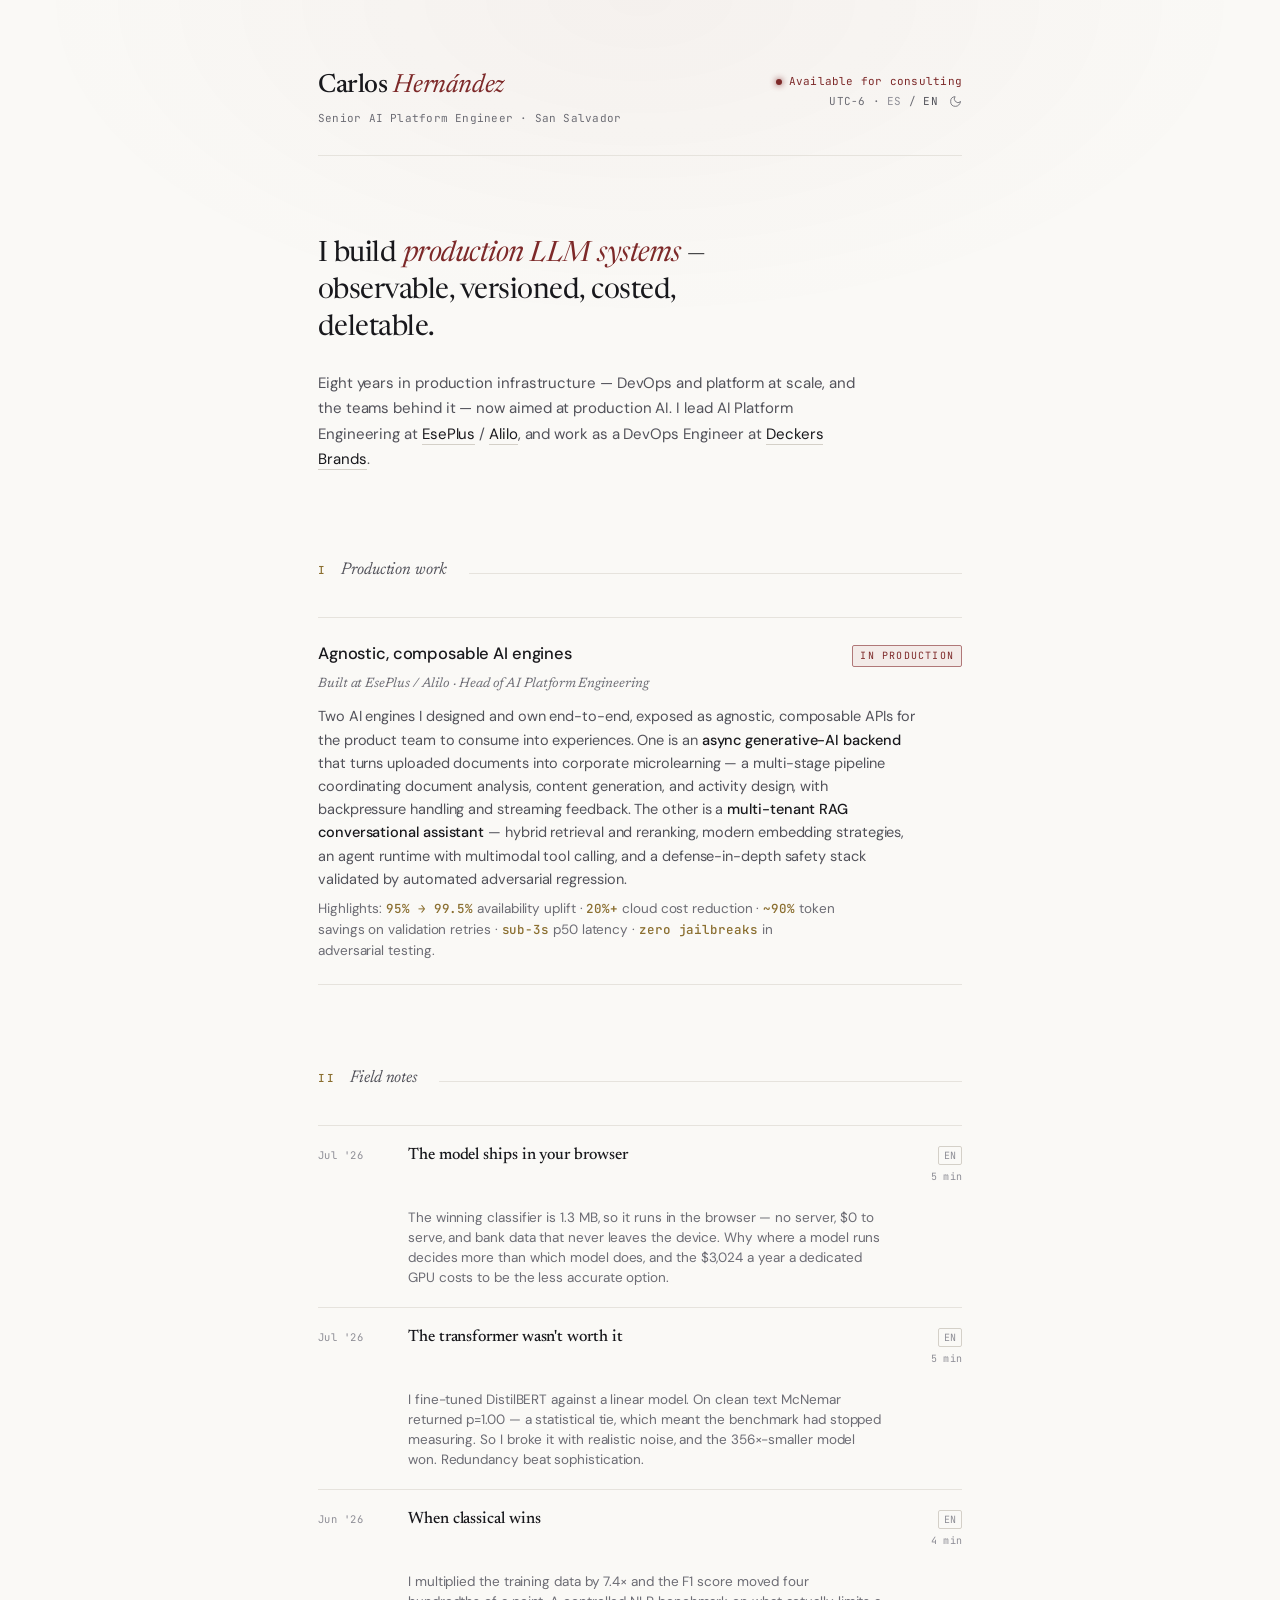
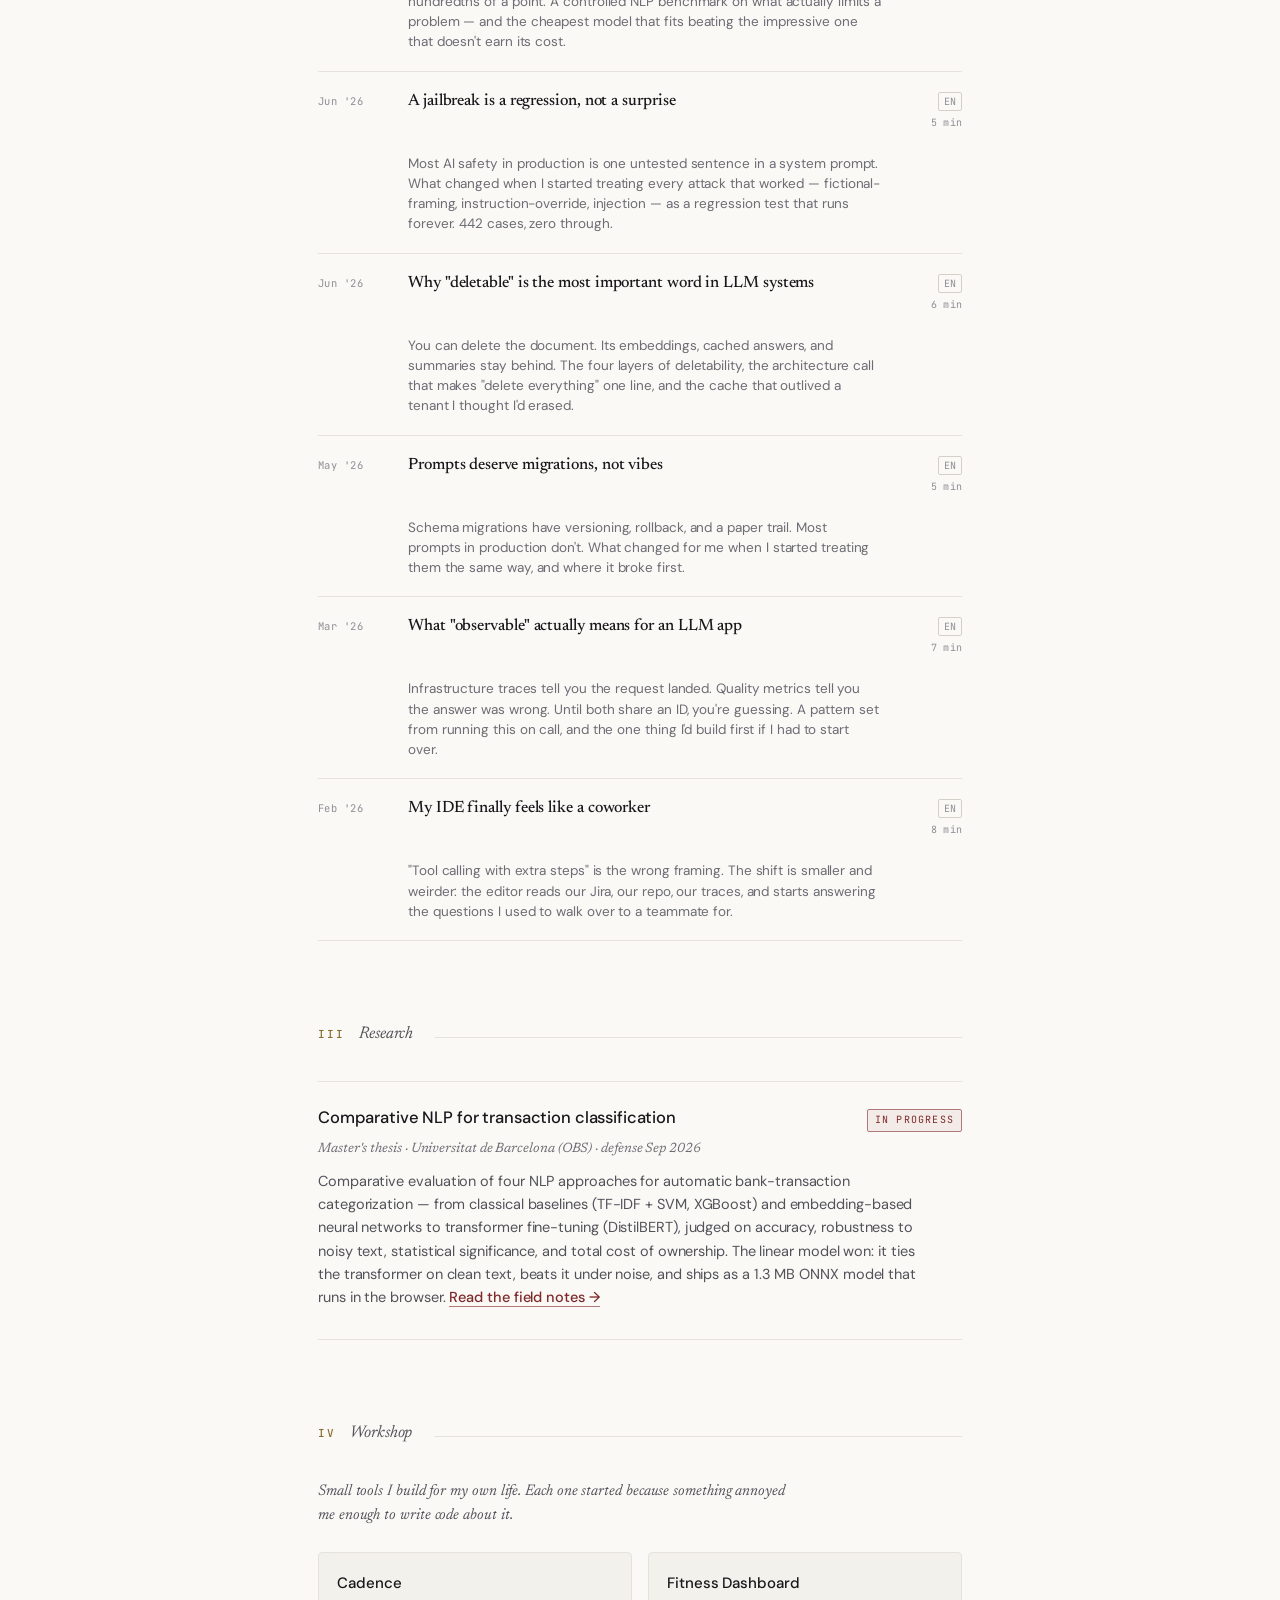
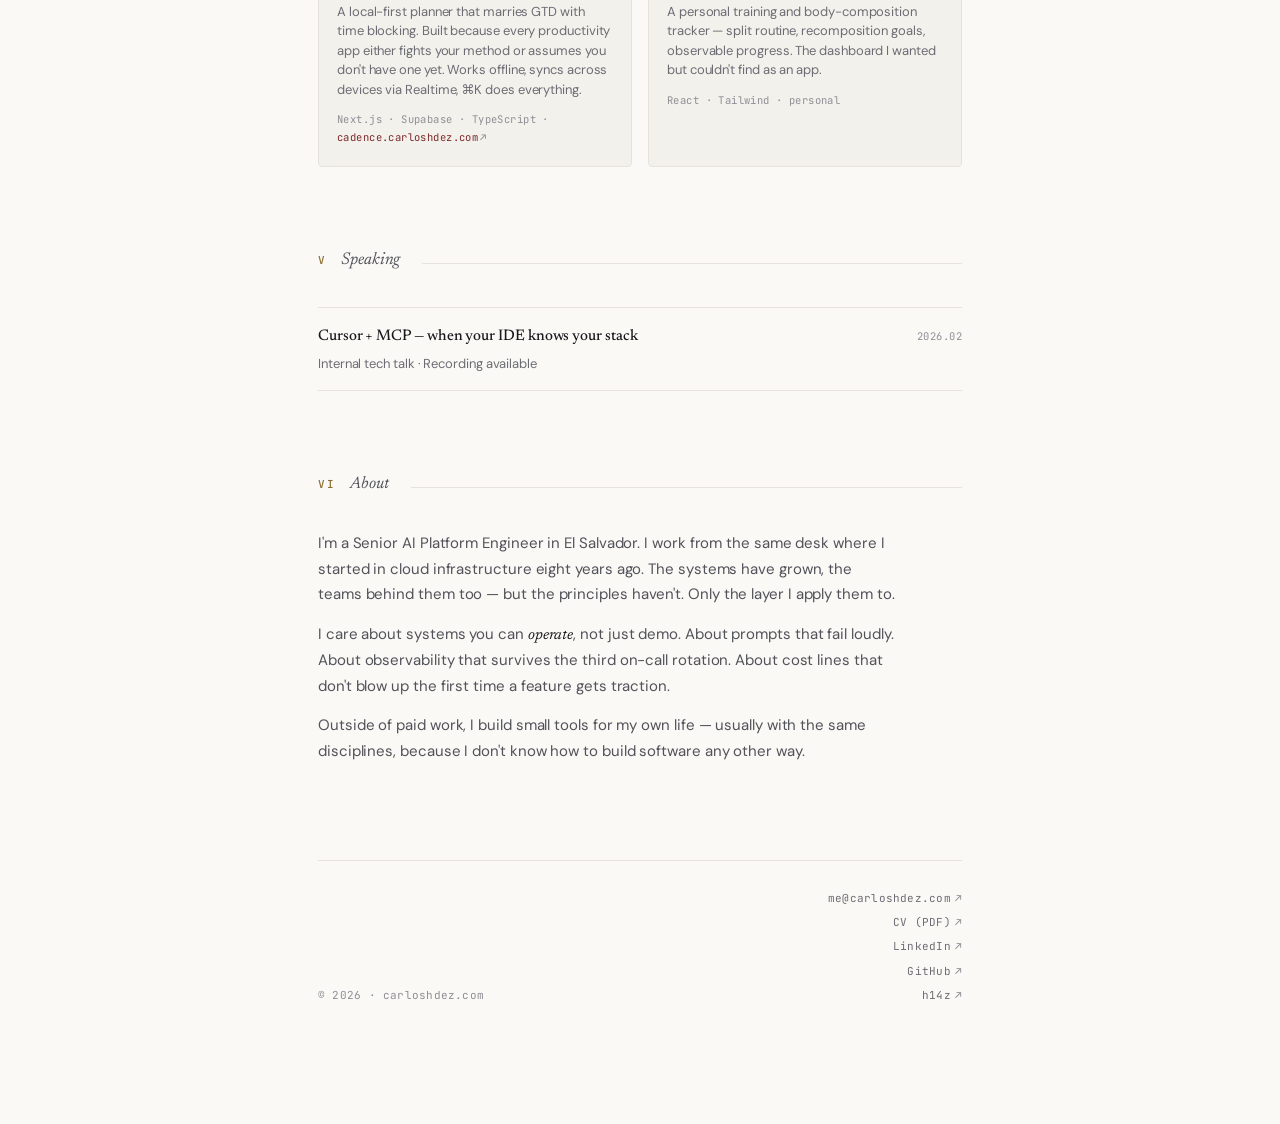
==== commit 61c92031: "Home: wire field notes #5 & #6 into the list + point Research at the latest" ====
--- a/index.html
+++ b/index.html
@@ -722,6 +722,20 @@
       <span class="section-head-line"></span>
     </div>
 
+    <a class="note" href="/notes/the-model-ships-in-your-browser.html">
+      <span class="note-date">Jul '26</span>
+      <span class="note-title">The model ships in your browser</span>
+      <span class="note-meta"><span class="lang">EN</span><br>5 min</span>
+      <p class="note-summary">The winning classifier is 1.3 MB, so it runs in the browser — no server, $0 to serve, and bank data that never leaves the device. Why where a model runs decides more than which model does, and the $3,024 a year a dedicated GPU costs to be the less accurate option.</p>
+    </a>
+
+    <a class="note" href="/notes/the-transformer-wasnt-worth-it.html">
+      <span class="note-date">Jul '26</span>
+      <span class="note-title">The transformer wasn't worth it</span>
+      <span class="note-meta"><span class="lang">EN</span><br>5 min</span>
+      <p class="note-summary">I fine-tuned DistilBERT against a linear model. On clean text McNemar returned p=1.00 — a statistical tie, which meant the benchmark had stopped measuring. So I broke it with realistic noise, and the 356×-smaller model won. Redundancy beat sophistication.</p>
+    </a>
+
     <a class="note" href="/notes/when-classical-wins.html">
       <span class="note-date">Jun '26</span>
       <span class="note-title">When classical wins</span>
@@ -780,7 +794,7 @@
       </div>
       <div class="entry-role">Master's thesis · Universitat de Barcelona (OBS) · defense Sep 2026</div>
       <div class="entry-desc">
-        Comparative evaluation of four NLP approaches for automatic bank-transaction categorization — from classical baselines (TF-IDF + SVM, XGBoost) and embedding-based neural networks to transformer fine-tuning (DistilBERT). An evaluation pipeline measuring precision, recall, F1, and inference latency across 68k+ labeled transactions. <a href="/notes/when-classical-wins.html">Read the field note →</a>
+        Comparative evaluation of four NLP approaches for automatic bank-transaction categorization — from classical baselines (TF-IDF + SVM, XGBoost) and embedding-based neural networks to transformer fine-tuning (DistilBERT), judged on accuracy, robustness to noisy text, statistical significance, and total cost of ownership. The linear model won: it ties the transformer on clean text, beats it under noise, and ships as a 1.3 MB ONNX model that runs in the browser. <a href="/notes/the-transformer-wasnt-worth-it.html">Read the field notes →</a>
       </div>
     </div>
   </section>
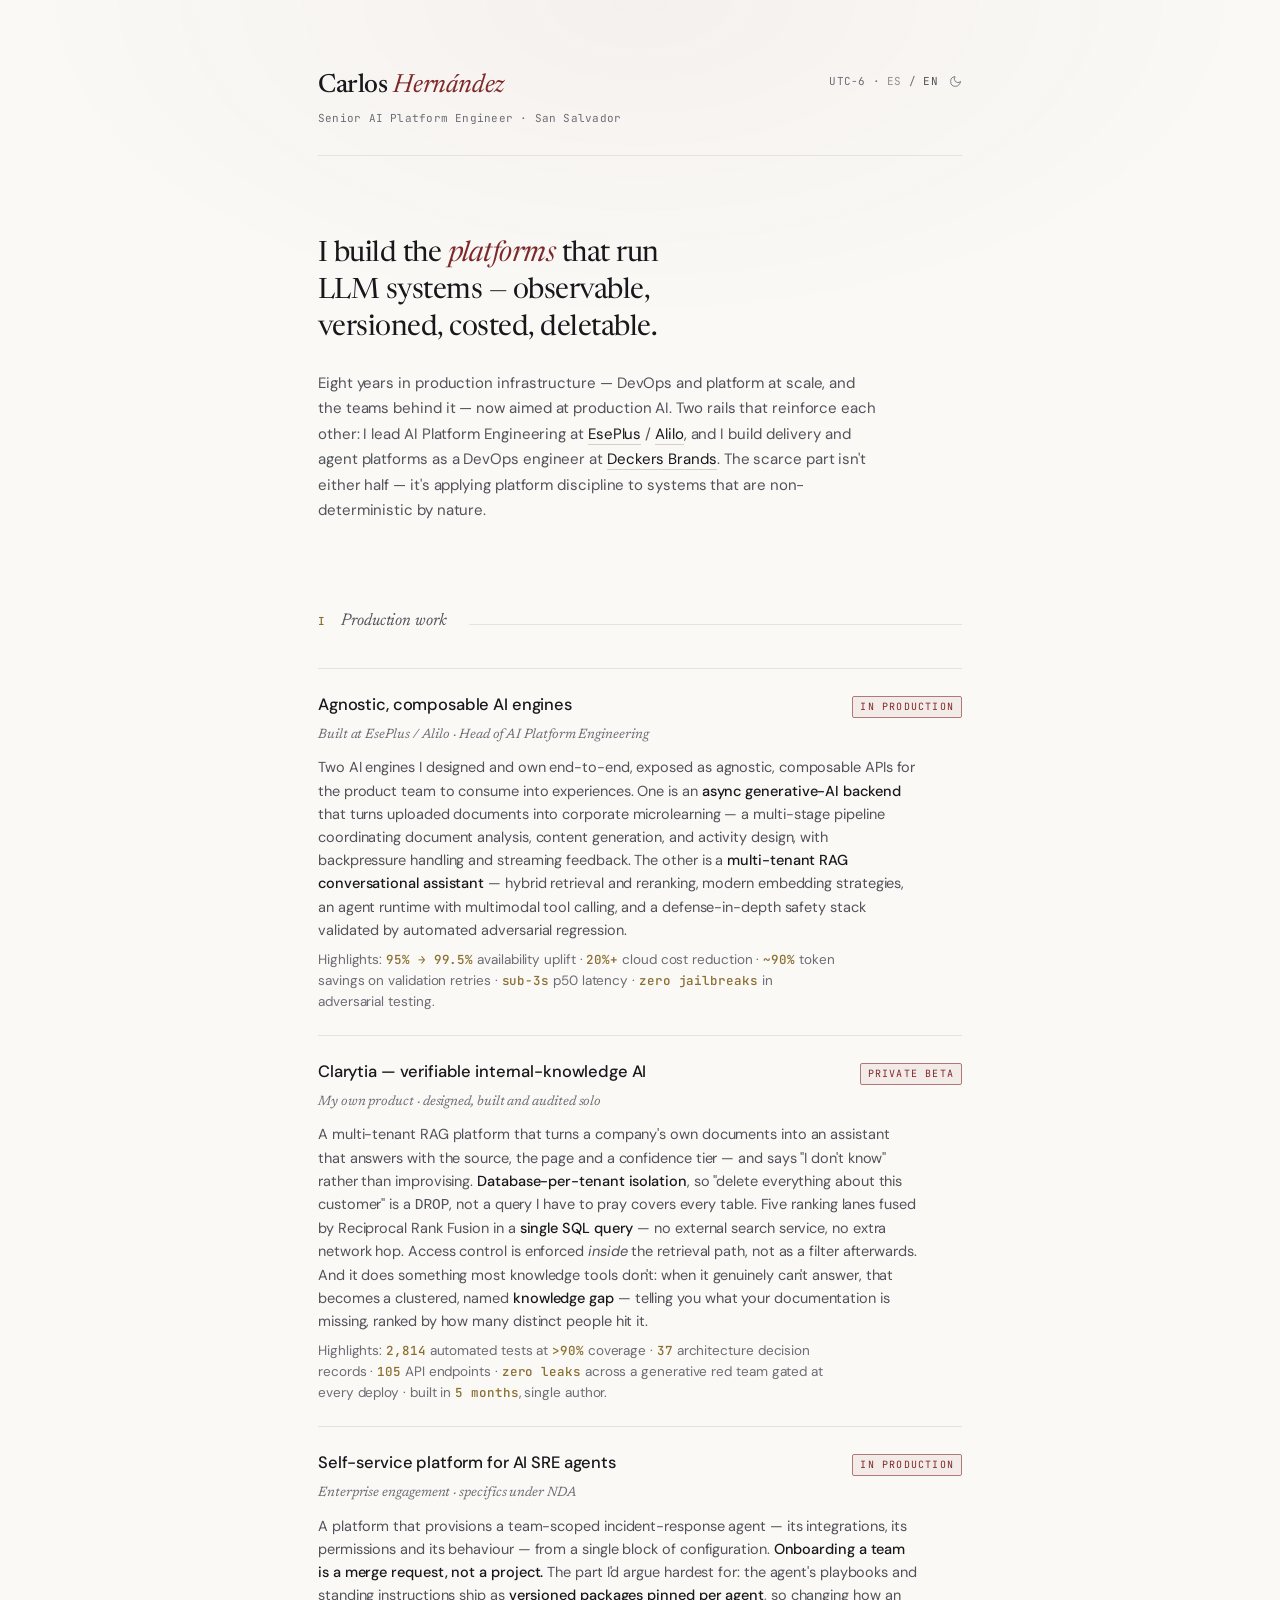
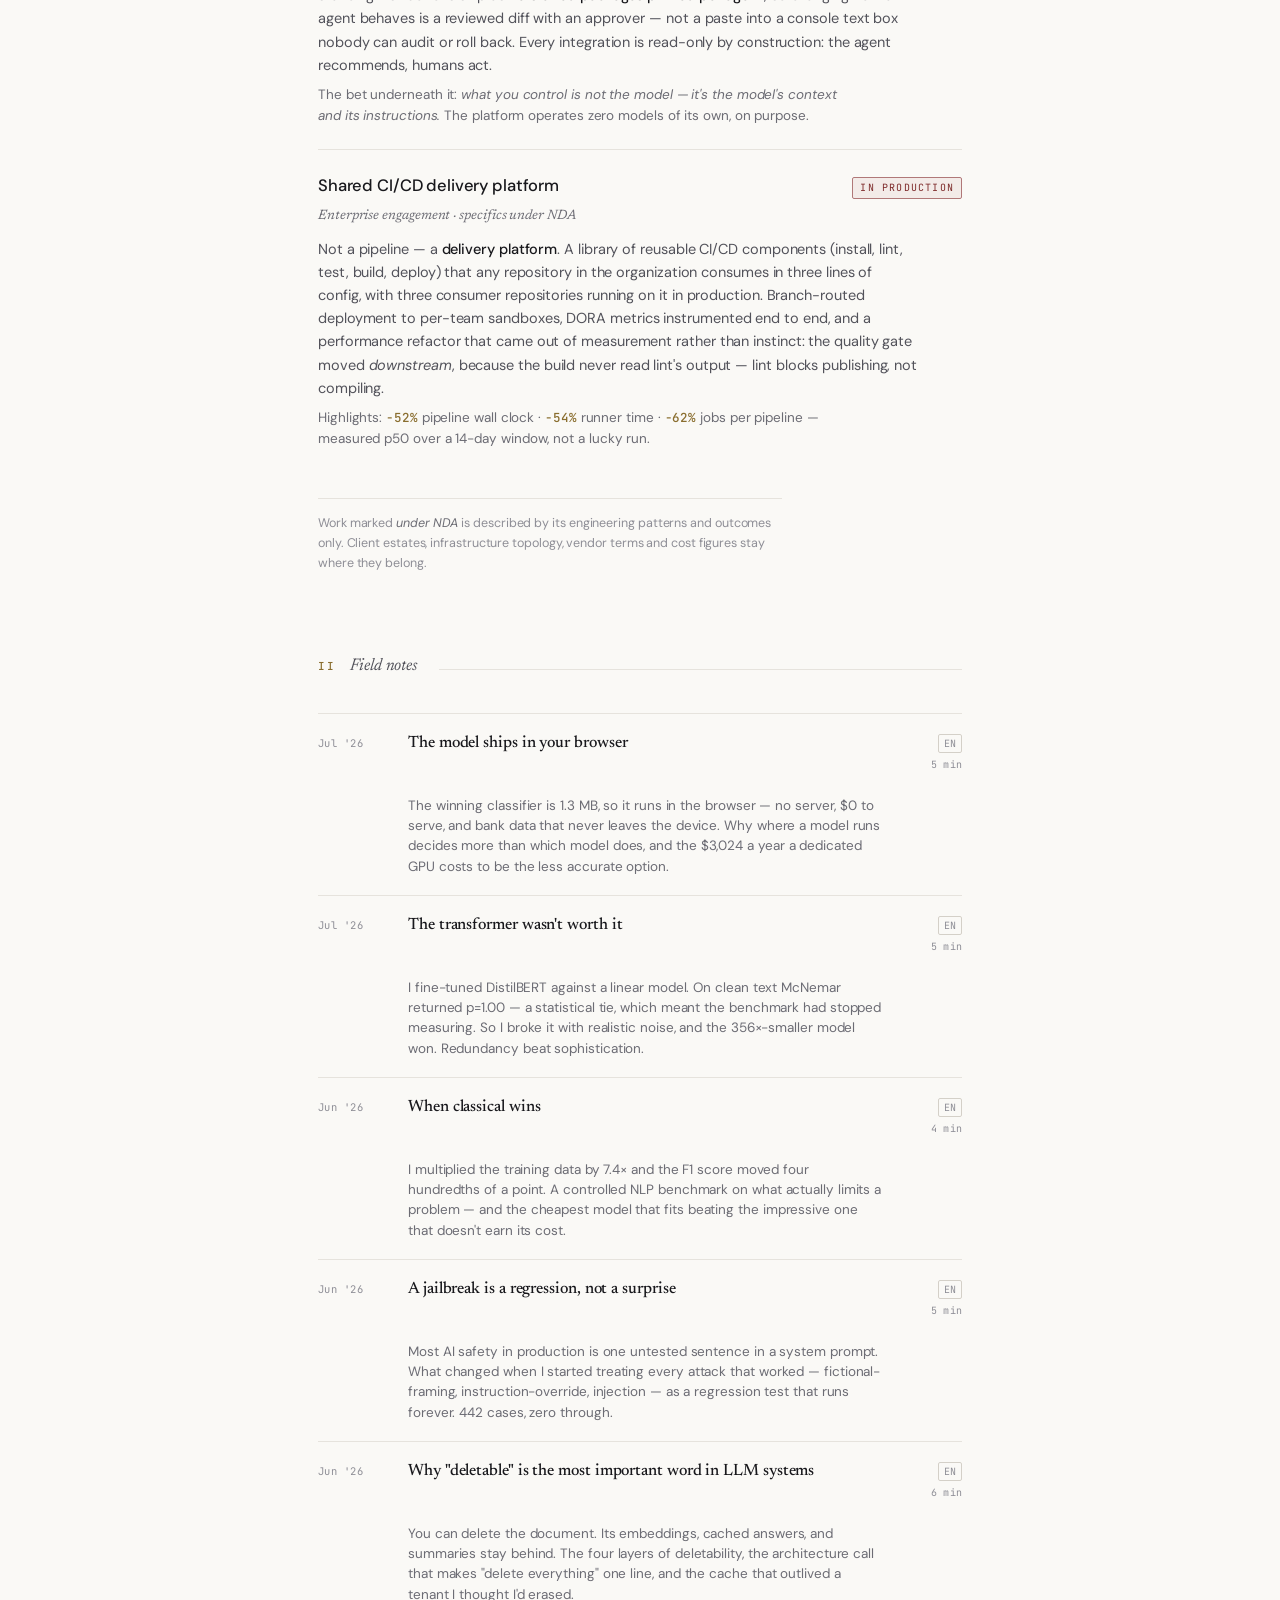
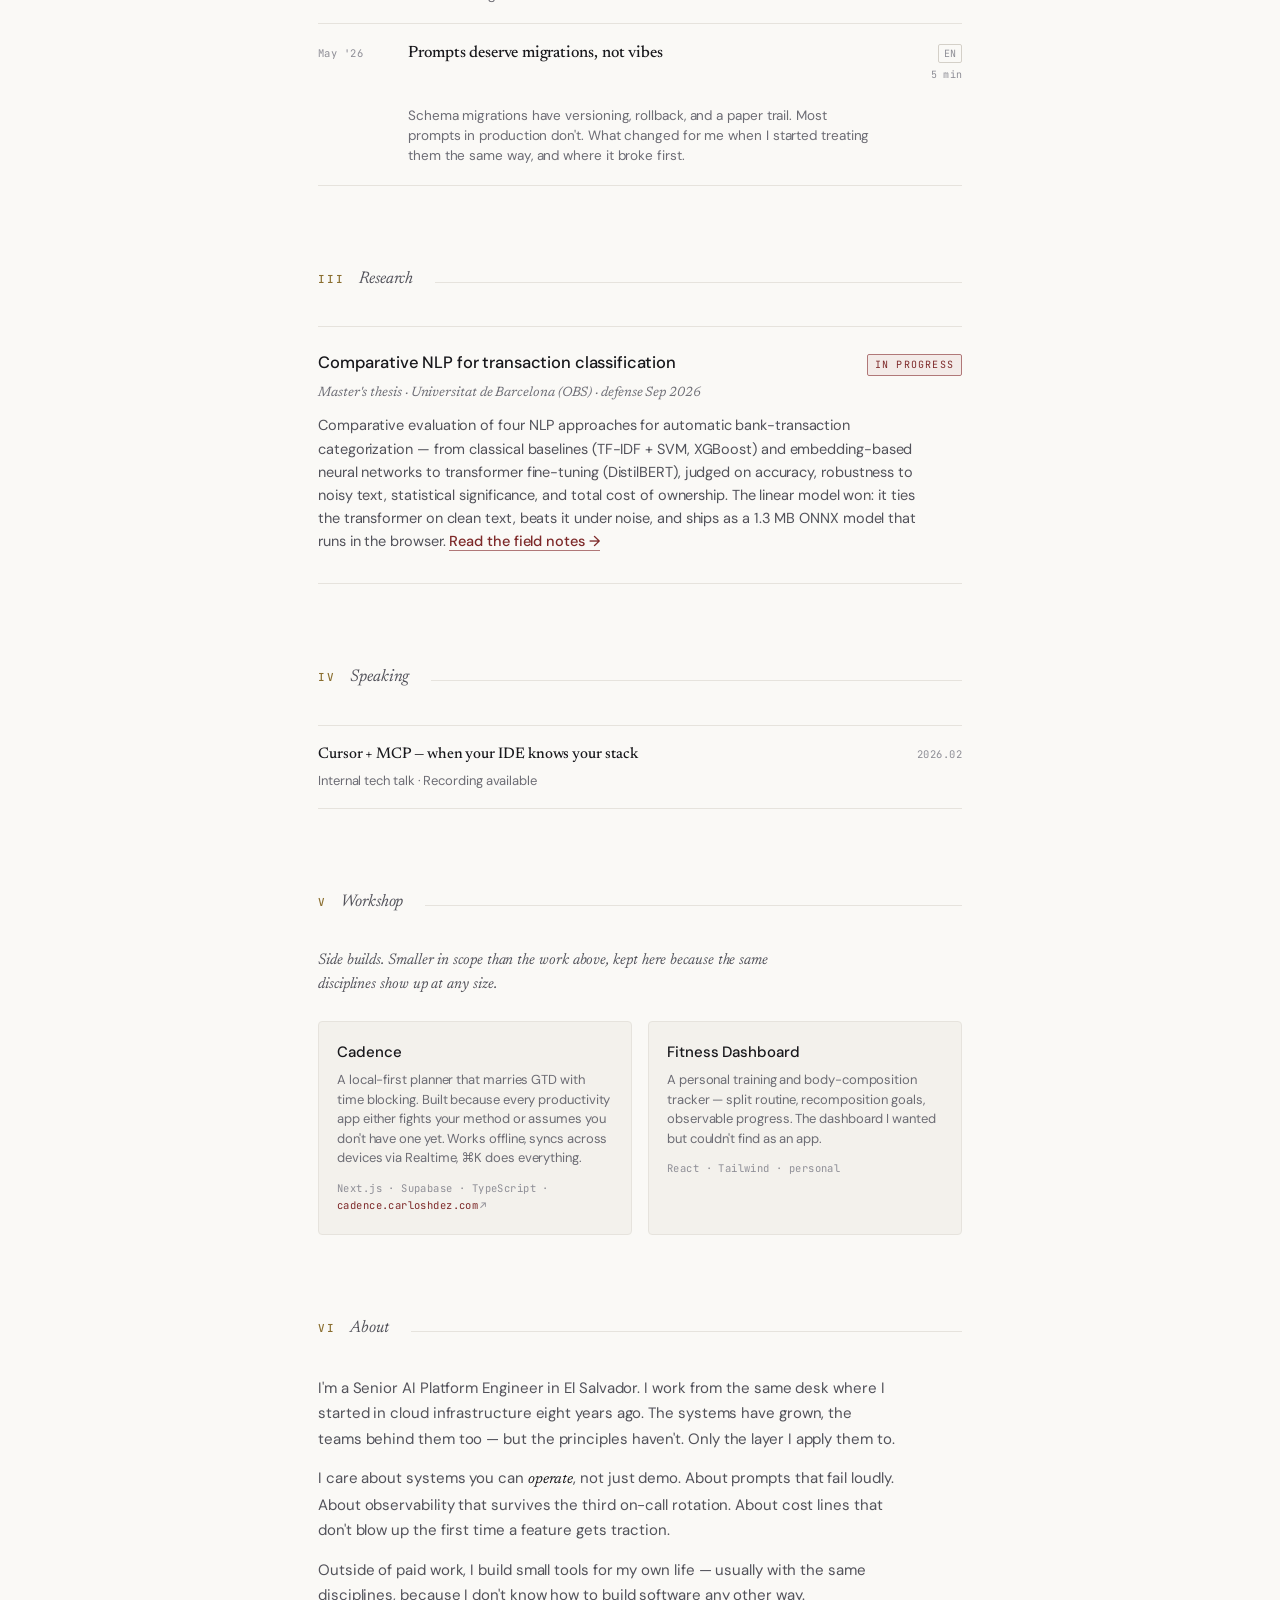
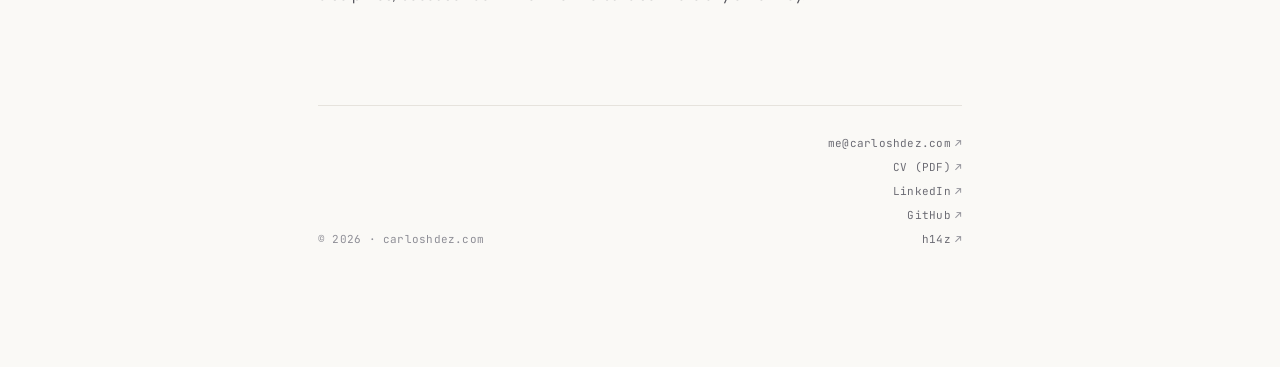
==== commit 01407872: "Reposition: show the platform work, drop the availability badge The site described a capable individ" ====
--- a/index.html
+++ b/index.html
@@ -5,20 +5,61 @@
 <meta name="viewport" content="width=device-width, initial-scale=1.0">
 <meta name="color-scheme" content="light">
 <meta name="theme-color" content="#faf9f6">
-<title>Carlos Hernández — Engineer & maker, San Salvador</title>
-<meta name="description" content="Senior AI Platform Engineer in San Salvador, building production LLM systems. Field notes on the patterns that survive an on-call rotation.">
+<title>Carlos Hernández — Senior AI Platform Engineer</title>
+<meta name="description" content="Senior AI Platform Engineer in San Salvador. I build the platforms that run LLM systems in production — multi-tenant RAG, agent runtimes, evals, and the delivery infrastructure underneath them.">
 <link rel="canonical" href="https://carloshdez.com/">
 <link rel="alternate" hreflang="en" href="https://carloshdez.com/">
 <link rel="alternate" hreflang="es" href="https://carloshdez.com/index.es.html">
 <link rel="alternate" hreflang="x-default" href="https://carloshdez.com/">
 <meta property="og:type" content="website">
 <meta property="og:title" content="Carlos Hernández — Senior AI Platform Engineer">
-<meta property="og:description" content="Building production LLM systems in San Salvador. Field notes on the patterns that survive an on-call rotation.">
+<meta property="og:description" content="I build the platforms that run LLM systems in production — multi-tenant RAG, agent runtimes, evals, and the delivery infrastructure underneath them.">
 <meta property="og:url" content="https://carloshdez.com/">
 <meta property="og:image" content="https://carloshdez.com/img/carlos.png">
 <meta property="og:locale" content="en_US">
 <meta property="og:locale:alternate" content="es_ES">
-<meta name="twitter:card" content="summary">
+<meta name="twitter:card" content="summary_large_image">
+<script type="application/ld+json">
+{
+  "@context": "https://schema.org",
+  "@type": "Person",
+  "name": "Carlos Hernández",
+  "alternateName": "Carlos Antonio Hernández",
+  "url": "https://carloshdez.com/",
+  "image": "https://carloshdez.com/img/carlos.png",
+  "email": "me@carloshdez.com",
+  "jobTitle": "Senior AI Platform Engineer",
+  "description": "Platform engineer building production LLM systems: multi-tenant RAG, agent runtimes, evaluation harnesses, and the delivery infrastructure underneath them.",
+  "address": {
+    "@type": "PostalAddress",
+    "addressLocality": "San Salvador",
+    "addressCountry": "SV"
+  },
+  "alumniOf": {
+    "@type": "CollegeOrUniversity",
+    "name": "Universitat de Barcelona (OBS Business School)"
+  },
+  "knowsAbout": [
+    "AI Platform Engineering",
+    "Retrieval-Augmented Generation",
+    "LLM agent runtimes",
+    "LLM evaluation and observability",
+    "Multi-tenant architecture",
+    "Platform engineering",
+    "CI/CD at organizational scale",
+    "FinOps for AI",
+    "Google Cloud Platform",
+    "Amazon Web Services",
+    "Terraform"
+  ],
+  "knowsLanguage": ["es", "en"],
+  "sameAs": [
+    "https://linkedin.com/in/carlosantoniohdz",
+    "https://github.com/carloshdez90",
+    "https://h14z.io"
+  ]
+}
+</script>
 <script>
   (function() {
     var stored = null;
@@ -394,6 +435,21 @@
   font-weight: 500;
 }
 
+.nda-note {
+  font-size: 12.5px;
+  color: var(--text-faint);
+  line-height: 1.6;
+  max-width: 58ch;
+  margin-top: 26px;
+  padding-top: 14px;
+  border-top: 1px solid var(--border);
+}
+
+.nda-note em {
+  font-style: italic;
+  color: var(--text-dim);
+}
+
 /* ============ NOTES ============ */
 
 .note {
@@ -660,14 +716,12 @@
   <!-- ============ MASTHEAD ============ -->
   <header class="masthead">
     <div>
-      <div class="masthead-name">Carlos <em>Hernández</em></div>
+      <h1 class="masthead-name">Carlos <em>Hernández</em></h1>
       <div class="masthead-meta">Senior AI Platform Engineer · San Salvador</div>
     </div>
     <div class="masthead-right">
-      <div class="status">
-        <span class="status-dot"></span>
-        <span>Available for consulting</span>
-      </div>
+      <!-- Availability badge removed on purpose: the work does the positioning.
+           The .status / .status-dot styles are still below if one is ever needed. -->
       <div>
         UTC−6 · <span class="lang-switch"><a href="/index.es.html" hreflang="es">ES</a> / <span class="lang-current">EN</span></span>
         <button class="theme-toggle" aria-label="Toggle light and dark theme">
@@ -685,9 +739,9 @@
 
   <!-- ============ HERO ============ -->
   <section class="hero">
-    <p>I build <em>production LLM systems</em> — observable, versioned, costed, deletable.</p>
+    <p>I build the <em>platforms</em> that run LLM systems — observable, versioned, costed, deletable.</p>
     <div class="hero-sub">
-      Eight years in production infrastructure — DevOps and platform at scale, and the teams behind it — now aimed at production AI. I lead AI Platform Engineering at <a href="https://ese.plus" target="_blank" rel="noopener">EsePlus</a> / <a href="https://alilo.app" target="_blank" rel="noopener">Alilo</a>, and work as a DevOps Engineer at <a href="https://deckers.com" target="_blank" rel="noopener">Deckers Brands</a>.
+      Eight years in production infrastructure — DevOps and platform at scale, and the teams behind it — now aimed at production AI. Two rails that reinforce each other: I lead AI Platform Engineering at <a href="https://ese.plus" target="_blank" rel="noopener">EsePlus</a> / <a href="https://alilo.app" target="_blank" rel="noopener">Alilo</a>, and I build delivery and agent platforms as a DevOps engineer at <a href="https://deckers.com" target="_blank" rel="noopener">Deckers Brands</a>. The scarce part isn't either half — it's applying platform discipline to systems that are non-deterministic by nature.
     </div>
   </section>
 
@@ -712,6 +766,52 @@
         Highlights: <span class="metric">95% → 99.5%</span> availability uplift · <span class="metric">20%+</span> cloud cost reduction · <span class="metric">~90%</span> token savings on validation retries · <span class="metric">sub-3s</span> p50 latency · <span class="metric">zero jailbreaks</span> in adversarial testing.
       </div>
     </div>
+
+    <div class="entry">
+      <div class="entry-head">
+        <span class="entry-name">Clarytia — verifiable internal-knowledge AI</span>
+        <span class="entry-tag current">Private beta</span>
+      </div>
+      <div class="entry-role">My own product · designed, built and audited solo</div>
+      <div class="entry-desc">
+        A multi-tenant RAG platform that turns a company's own documents into an assistant that answers with the source, the page and a confidence tier — and says "I don't know" rather than improvising. <strong>Database-per-tenant isolation</strong>, so "delete everything about this customer" is a <code>DROP</code>, not a query I have to pray covers every table. Five ranking lanes fused by Reciprocal Rank Fusion in a <strong>single SQL query</strong> — no external search service, no extra network hop. Access control is enforced <em>inside</em> the retrieval path, not as a filter afterwards. And it does something most knowledge tools don't: when it genuinely can't answer, that becomes a clustered, named <strong>knowledge gap</strong> — telling you what your documentation is missing, ranked by how many distinct people hit it.
+      </div>
+      <div class="entry-highlights">
+        Highlights: <span class="metric">2,814</span> automated tests at <span class="metric">&gt;90%</span> coverage · <span class="metric">37</span> architecture decision records · <span class="metric">105</span> API endpoints · <span class="metric">zero leaks</span> across a generative red team gated at every deploy · built in <span class="metric">5 months</span>, single author.
+      </div>
+    </div>
+
+    <div class="entry">
+      <div class="entry-head">
+        <span class="entry-name">Self-service platform for AI SRE agents</span>
+        <span class="entry-tag current">In production</span>
+      </div>
+      <div class="entry-role">Enterprise engagement · specifics under NDA</div>
+      <div class="entry-desc">
+        A platform that provisions a team-scoped incident-response agent — its integrations, its permissions and its behaviour — from a single block of configuration. <strong>Onboarding a team is a merge request, not a project.</strong> The part I'd argue hardest for: the agent's playbooks and standing instructions ship as <strong>versioned packages pinned per agent</strong>, so changing how an agent behaves is a reviewed diff with an approver — not a paste into a console text box nobody can audit or roll back. Every integration is read-only by construction: the agent recommends, humans act.
+      </div>
+      <div class="entry-highlights">
+        The bet underneath it: <em>what you control is not the model — it's the model's context and its instructions.</em> The platform operates zero models of its own, on purpose.
+      </div>
+    </div>
+
+    <div class="entry">
+      <div class="entry-head">
+        <span class="entry-name">Shared CI/CD delivery platform</span>
+        <span class="entry-tag current">In production</span>
+      </div>
+      <div class="entry-role">Enterprise engagement · specifics under NDA</div>
+      <div class="entry-desc">
+        Not a pipeline — a <strong>delivery platform</strong>. A library of reusable CI/CD components (install, lint, test, build, deploy) that any repository in the organization consumes in three lines of config, with three consumer repositories running on it in production. Branch-routed deployment to per-team sandboxes, DORA metrics instrumented end to end, and a performance refactor that came out of measurement rather than instinct: the quality gate moved <em>downstream</em>, because the build never read lint's output — lint blocks publishing, not compiling.
+      </div>
+      <div class="entry-highlights">
+        Highlights: <span class="metric">−52%</span> pipeline wall clock · <span class="metric">−54%</span> runner time · <span class="metric">−62%</span> jobs per pipeline — measured p50 over a 14-day window, not a lucky run.
+      </div>
+    </div>
+
+    <p class="nda-note">
+      Work marked <em>under NDA</em> is described by its engineering patterns and outcomes only. Client estates, infrastructure topology, vendor terms and cost figures stay where they belong.
+    </p>
   </section>
 
   <!-- ============ FIELD NOTES ============ -->
@@ -763,20 +863,6 @@
       <span class="note-meta"><span class="lang">EN</span><br>5 min</span>
       <p class="note-summary">Schema migrations have versioning, rollback, and a paper trail. Most prompts in production don't. What changed for me when I started treating them the same way, and where it broke first.</p>
     </a>
-
-    <div class="note">
-      <span class="note-date">Mar '26</span>
-      <span class="note-title">What "observable" actually means for an LLM app</span>
-      <span class="note-meta"><span class="lang">EN</span><br>7 min</span>
-      <p class="note-summary">Infrastructure traces tell you the request landed. Quality metrics tell you the answer was wrong. Until both share an ID, you're guessing. A pattern set from running this on call, and the one thing I'd build first if I had to start over.</p>
-    </div>
-
-    <div class="note">
-      <span class="note-date">Feb '26</span>
-      <span class="note-title">My IDE finally feels like a coworker</span>
-      <span class="note-meta"><span class="lang">EN</span><br>8 min</span>
-      <p class="note-summary">"Tool calling with extra steps" is the wrong framing. The shift is smaller and weirder: the editor reads our Jira, our repo, our traces, and starts answering the questions I used to walk over to a teammate for.</p>
-    </div>
   </section>
 
   <!-- ============ RESEARCH ============ -->
@@ -799,15 +885,32 @@
     </div>
   </section>
 
+  <!-- ============ TALKS ============ -->
+  <section class="col">
+    <div class="section-head">
+      <span class="section-head-label">IV</span>
+      <span class="section-head-title">Speaking</span>
+      <span class="section-head-line"></span>
+    </div>
+
+    <div class="talk">
+      <div>
+        <div class="talk-name">Cursor + MCP — when your IDE knows your stack</div>
+        <div class="talk-venue">Internal tech talk · Recording available</div>
+      </div>
+      <div class="talk-date">2026.02</div>
+    </div>
+  </section>
+
   <!-- ============ WORKSHOP ============ -->
   <section class="col">
     <div class="section-head">
-      <span class="section-head-label">IV</span>
+      <span class="section-head-label">V</span>
       <span class="section-head-title">Workshop</span>
       <span class="section-head-line"></span>
     </div>
     <p class="workshop-intro">
-      Small tools I build for my own life. Each one started because something annoyed me enough to write code about it.
+      Side builds. Smaller in scope than the work above, kept here because the same disciplines show up at any size.
     </p>
     <div class="workshop-grid">
 
@@ -827,23 +930,6 @@
         <div class="workshop-meta">React · Tailwind · personal</div>
       </div>
 
-    </div>
-  </section>
-
-  <!-- ============ TALKS ============ -->
-  <section class="col">
-    <div class="section-head">
-      <span class="section-head-label">V</span>
-      <span class="section-head-title">Speaking</span>
-      <span class="section-head-line"></span>
-    </div>
-
-    <div class="talk">
-      <div>
-        <div class="talk-name">Cursor + MCP — when your IDE knows your stack</div>
-        <div class="talk-venue">Internal tech talk · Recording available</div>
-      </div>
-      <div class="talk-date">2026.02</div>
     </div>
   </section>
 
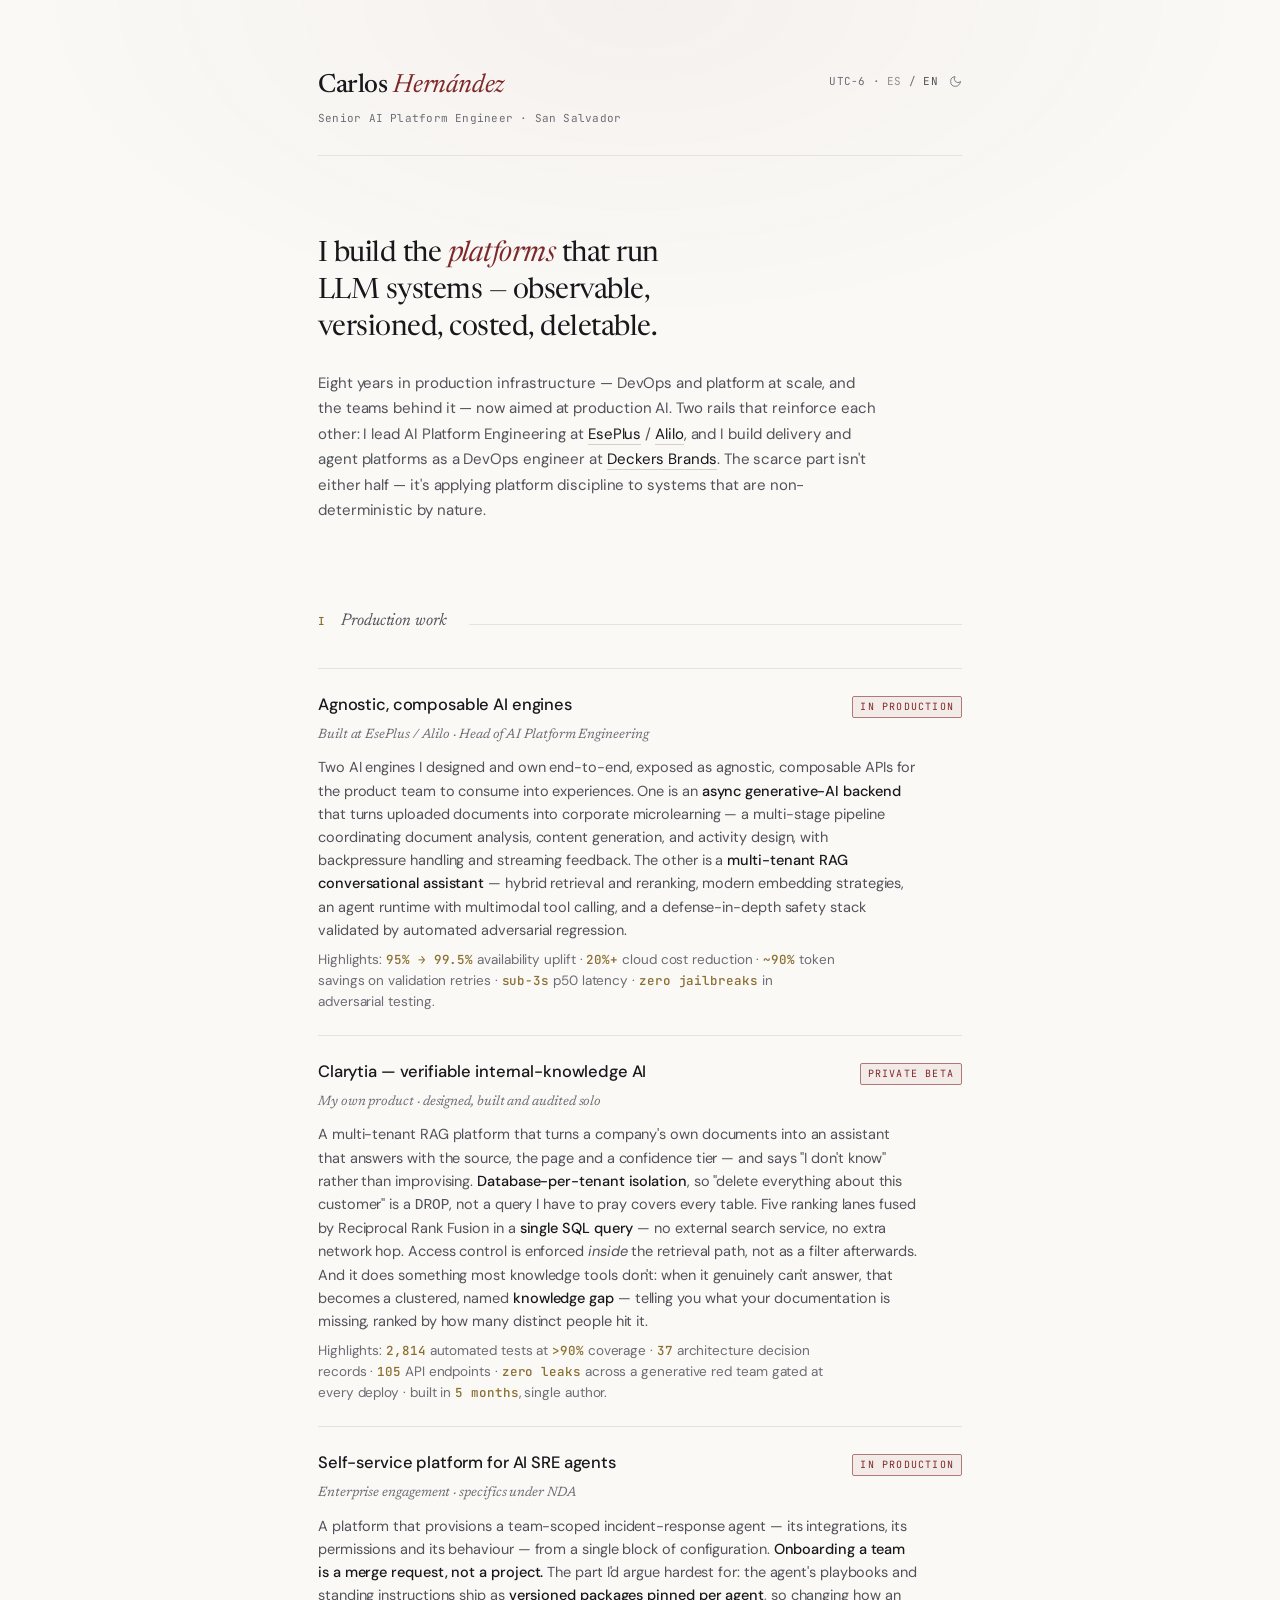
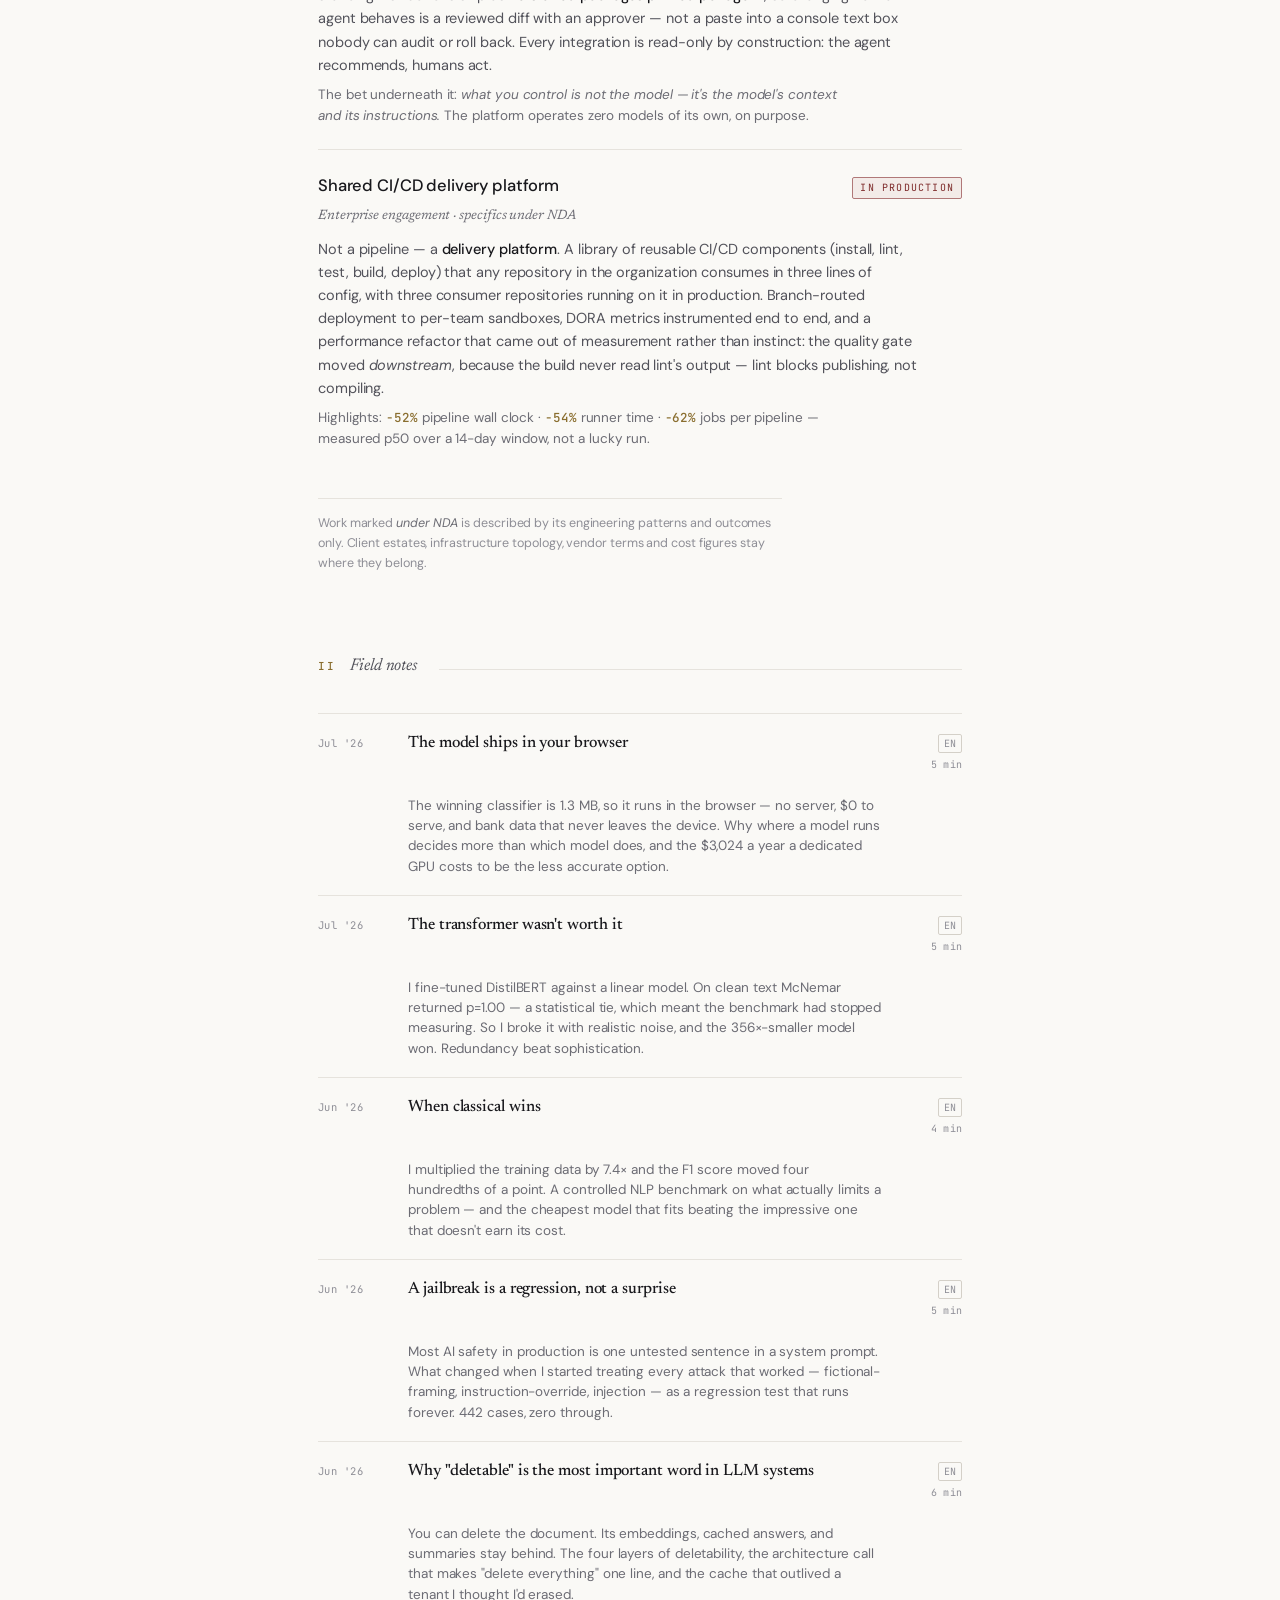
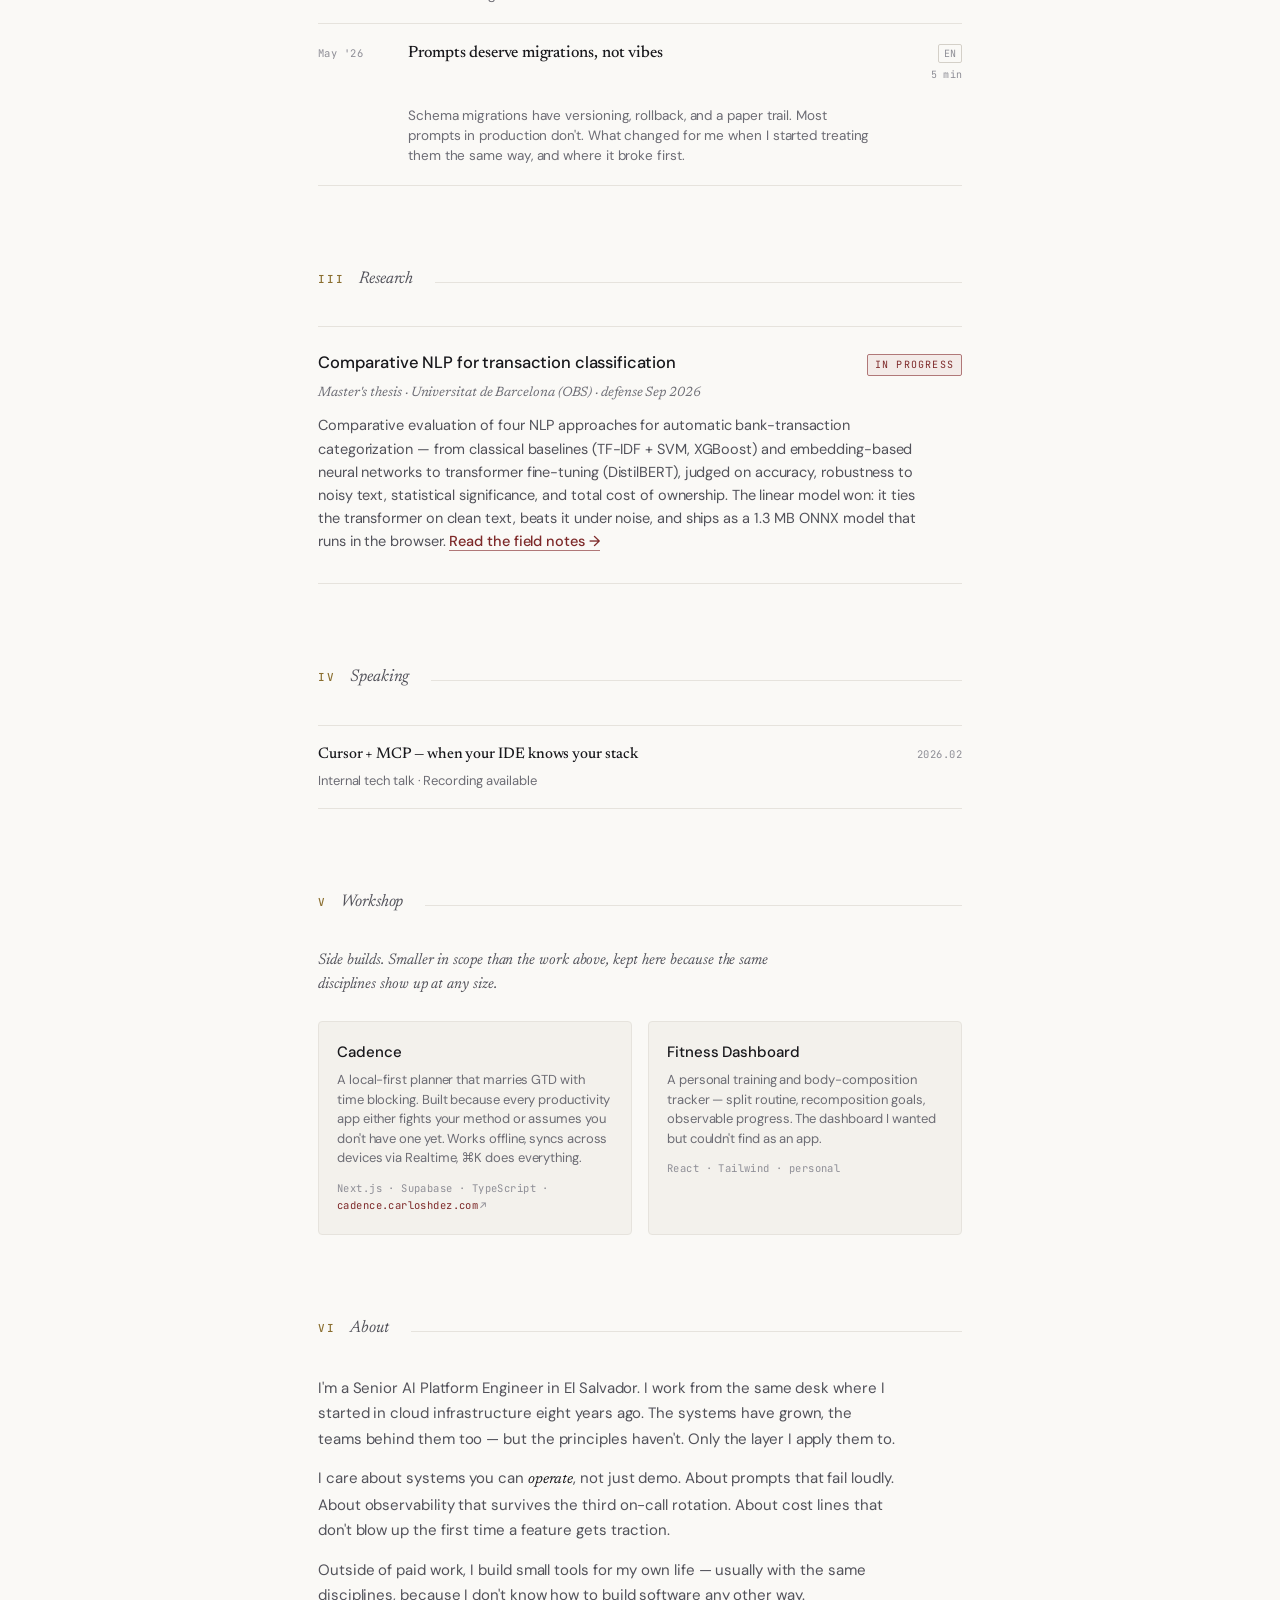
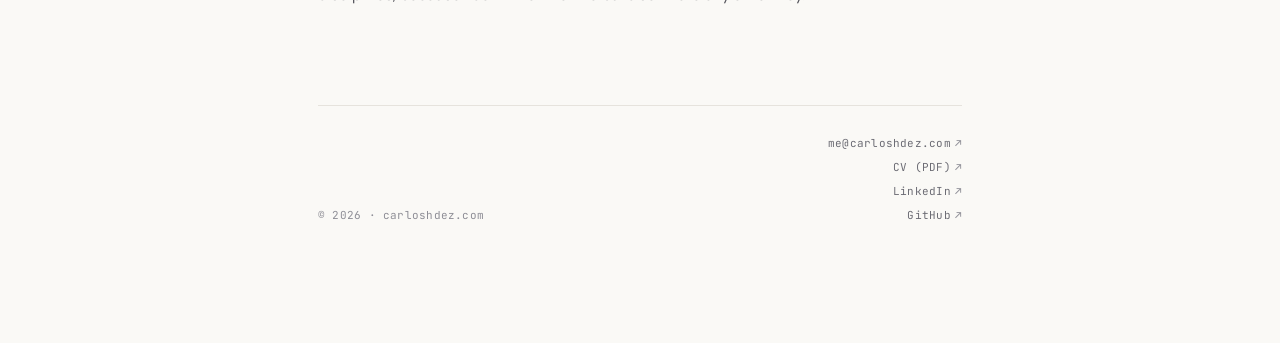
==== commit 39fbe966: "Drop the h14z links; the venture is on hold and the domain is gone The DNS is already disconnected, " ====
--- a/index.html
+++ b/index.html
@@ -3,9 +3,17 @@
 <head>
 <meta charset="UTF-8">
 <meta name="viewport" content="width=device-width, initial-scale=1.0">
-<meta name="color-scheme" content="light">
-<meta name="theme-color" content="#faf9f6">
+<meta name="color-scheme" content="light dark">
+<meta name="theme-color" content="#faf9f6" media="(prefers-color-scheme: light)">
+<meta name="theme-color" content="#0c0c0e" media="(prefers-color-scheme: dark)">
 <title>Carlos Hernández — Senior AI Platform Engineer</title>
+
+<!-- Icons. favicon.svg carries its own light/dark variants; the .ico is the
+     fallback for browsers that ignore SVG. Regenerate: tools/brand/build.sh -->
+<link rel="icon" href="/favicon.ico" sizes="32x32">
+<link rel="icon" href="/favicon.svg" type="image/svg+xml">
+<link rel="apple-touch-icon" href="/apple-touch-icon.png">
+<link rel="manifest" href="/site.webmanifest">
 <meta name="description" content="Senior AI Platform Engineer in San Salvador. I build the platforms that run LLM systems in production — multi-tenant RAG, agent runtimes, evals, and the delivery infrastructure underneath them.">
 <link rel="canonical" href="https://carloshdez.com/">
 <link rel="alternate" hreflang="en" href="https://carloshdez.com/">
@@ -15,10 +23,17 @@
 <meta property="og:title" content="Carlos Hernández — Senior AI Platform Engineer">
 <meta property="og:description" content="I build the platforms that run LLM systems in production — multi-tenant RAG, agent runtimes, evals, and the delivery infrastructure underneath them.">
 <meta property="og:url" content="https://carloshdez.com/">
-<meta property="og:image" content="https://carloshdez.com/img/carlos.png">
+<meta property="og:site_name" content="Carlos Hernández">
+<meta property="og:image" content="https://carloshdez.com/og-card.png">
+<meta property="og:image:type" content="image/png">
+<meta property="og:image:width" content="1200">
+<meta property="og:image:height" content="630">
+<meta property="og:image:alt" content="Carlos Hernández — Senior AI Platform Engineer. I build the platforms that run LLM systems: observable, versioned, costed, deletable.">
 <meta property="og:locale" content="en_US">
 <meta property="og:locale:alternate" content="es_ES">
 <meta name="twitter:card" content="summary_large_image">
+<meta name="twitter:image" content="https://carloshdez.com/og-card.png">
+<meta name="twitter:image:alt" content="Carlos Hernández — Senior AI Platform Engineer. I build the platforms that run LLM systems: observable, versioned, costed, deletable.">
 <script type="application/ld+json">
 {
   "@context": "https://schema.org",
@@ -55,8 +70,7 @@
   "knowsLanguage": ["es", "en"],
   "sameAs": [
     "https://linkedin.com/in/carlosantoniohdz",
-    "https://github.com/carloshdez90",
-    "https://h14z.io"
+    "https://github.com/carloshdez90"
   ]
 }
 </script>
@@ -963,7 +977,6 @@
       <a href="/cv-carlos-hernandez.pdf">CV (PDF)<span class="arrow">↗</span></a>
       <a href="https://linkedin.com/in/carlosantoniohdz" target="_blank" rel="noopener">LinkedIn<span class="arrow">↗</span></a>
       <a href="https://github.com/carloshdez90" target="_blank" rel="noopener">GitHub<span class="arrow">↗</span></a>
-      <a href="https://h14z.io" target="_blank" rel="noopener">h14z<span class="arrow">↗</span></a>
     </div>
   </footer>
 
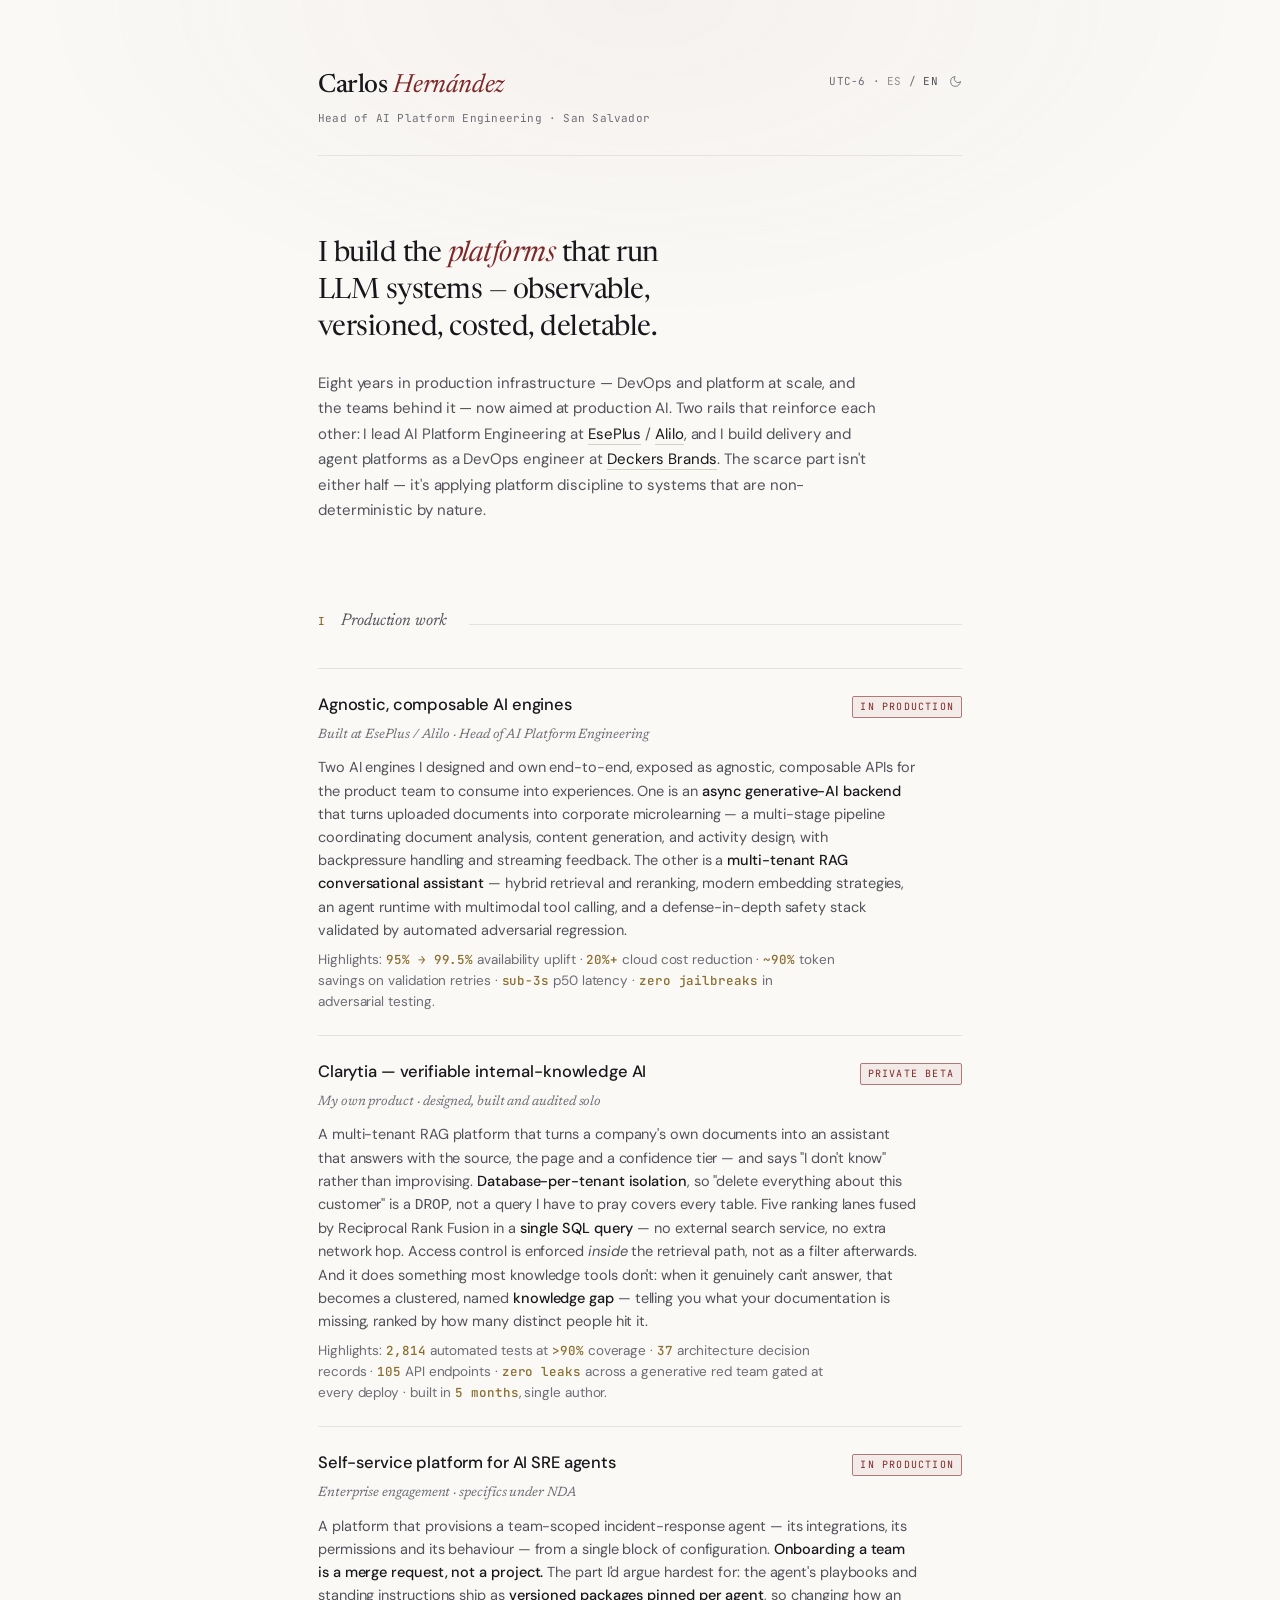
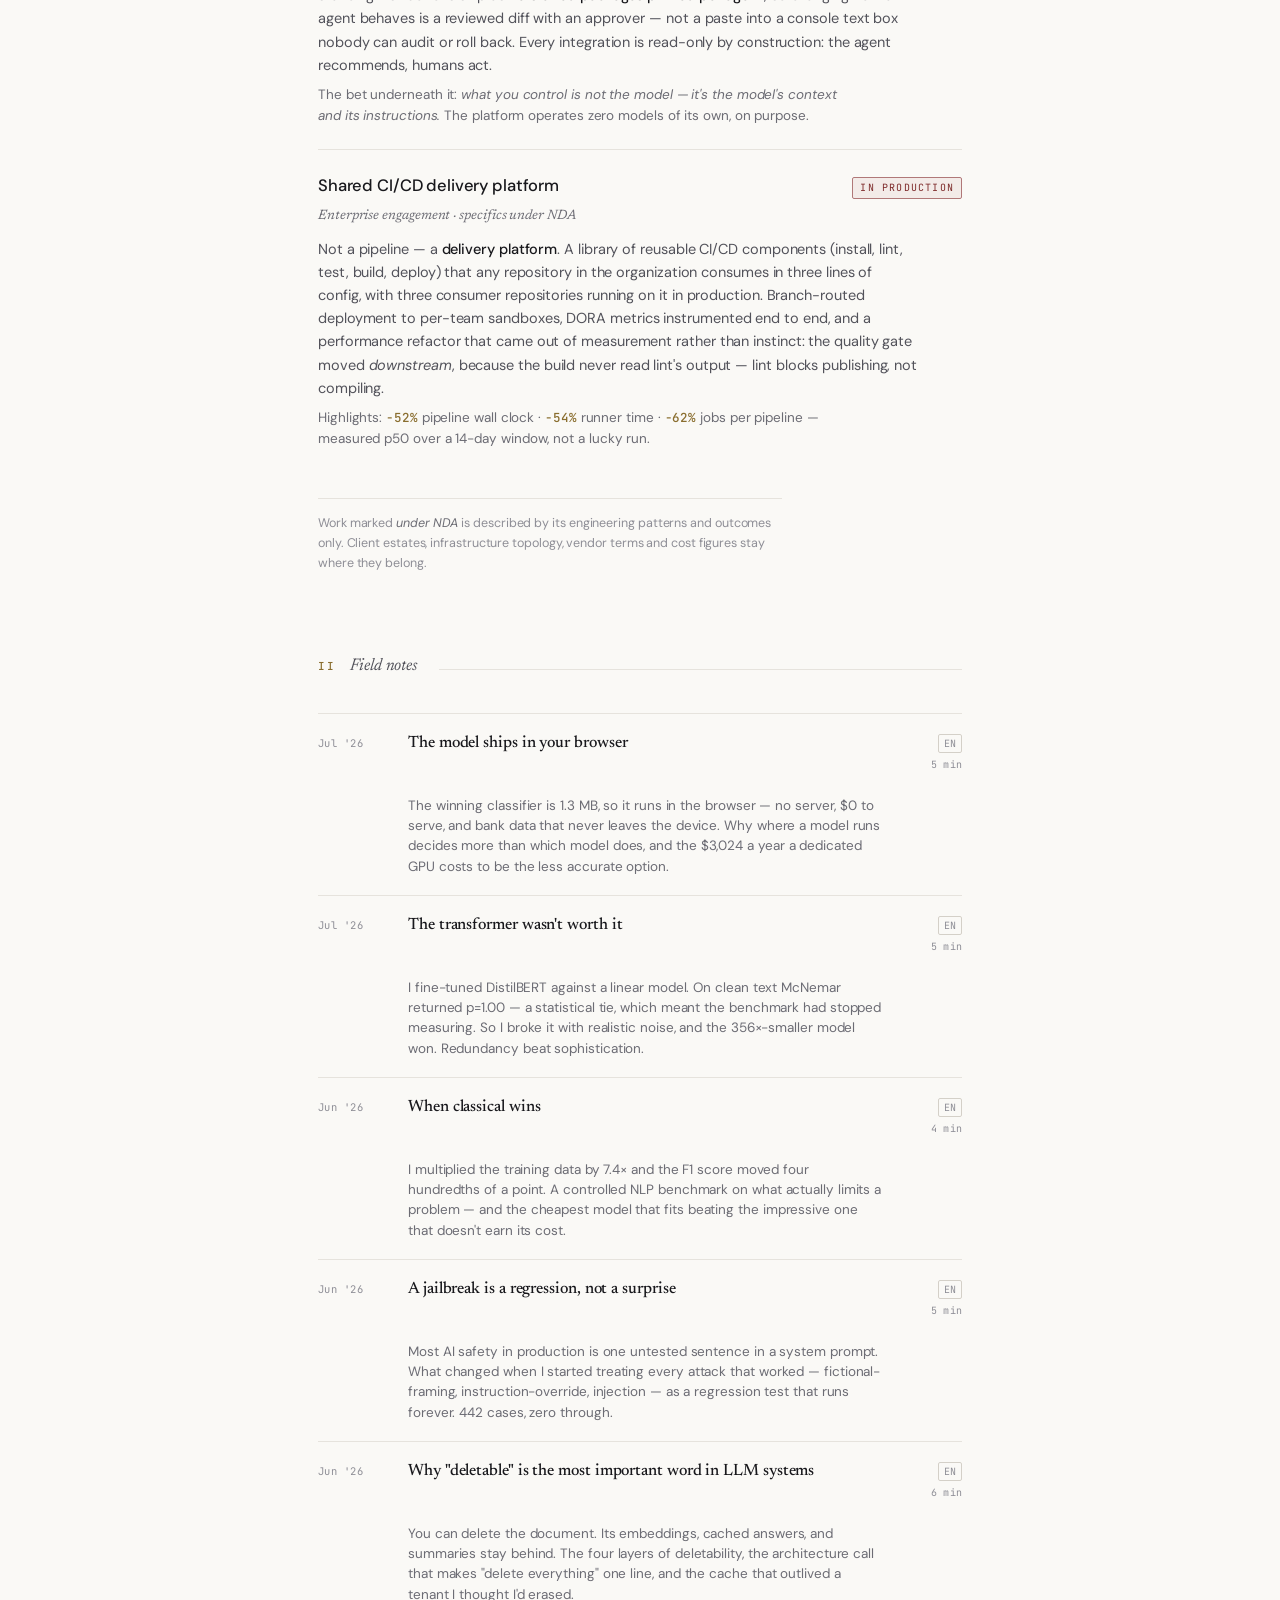
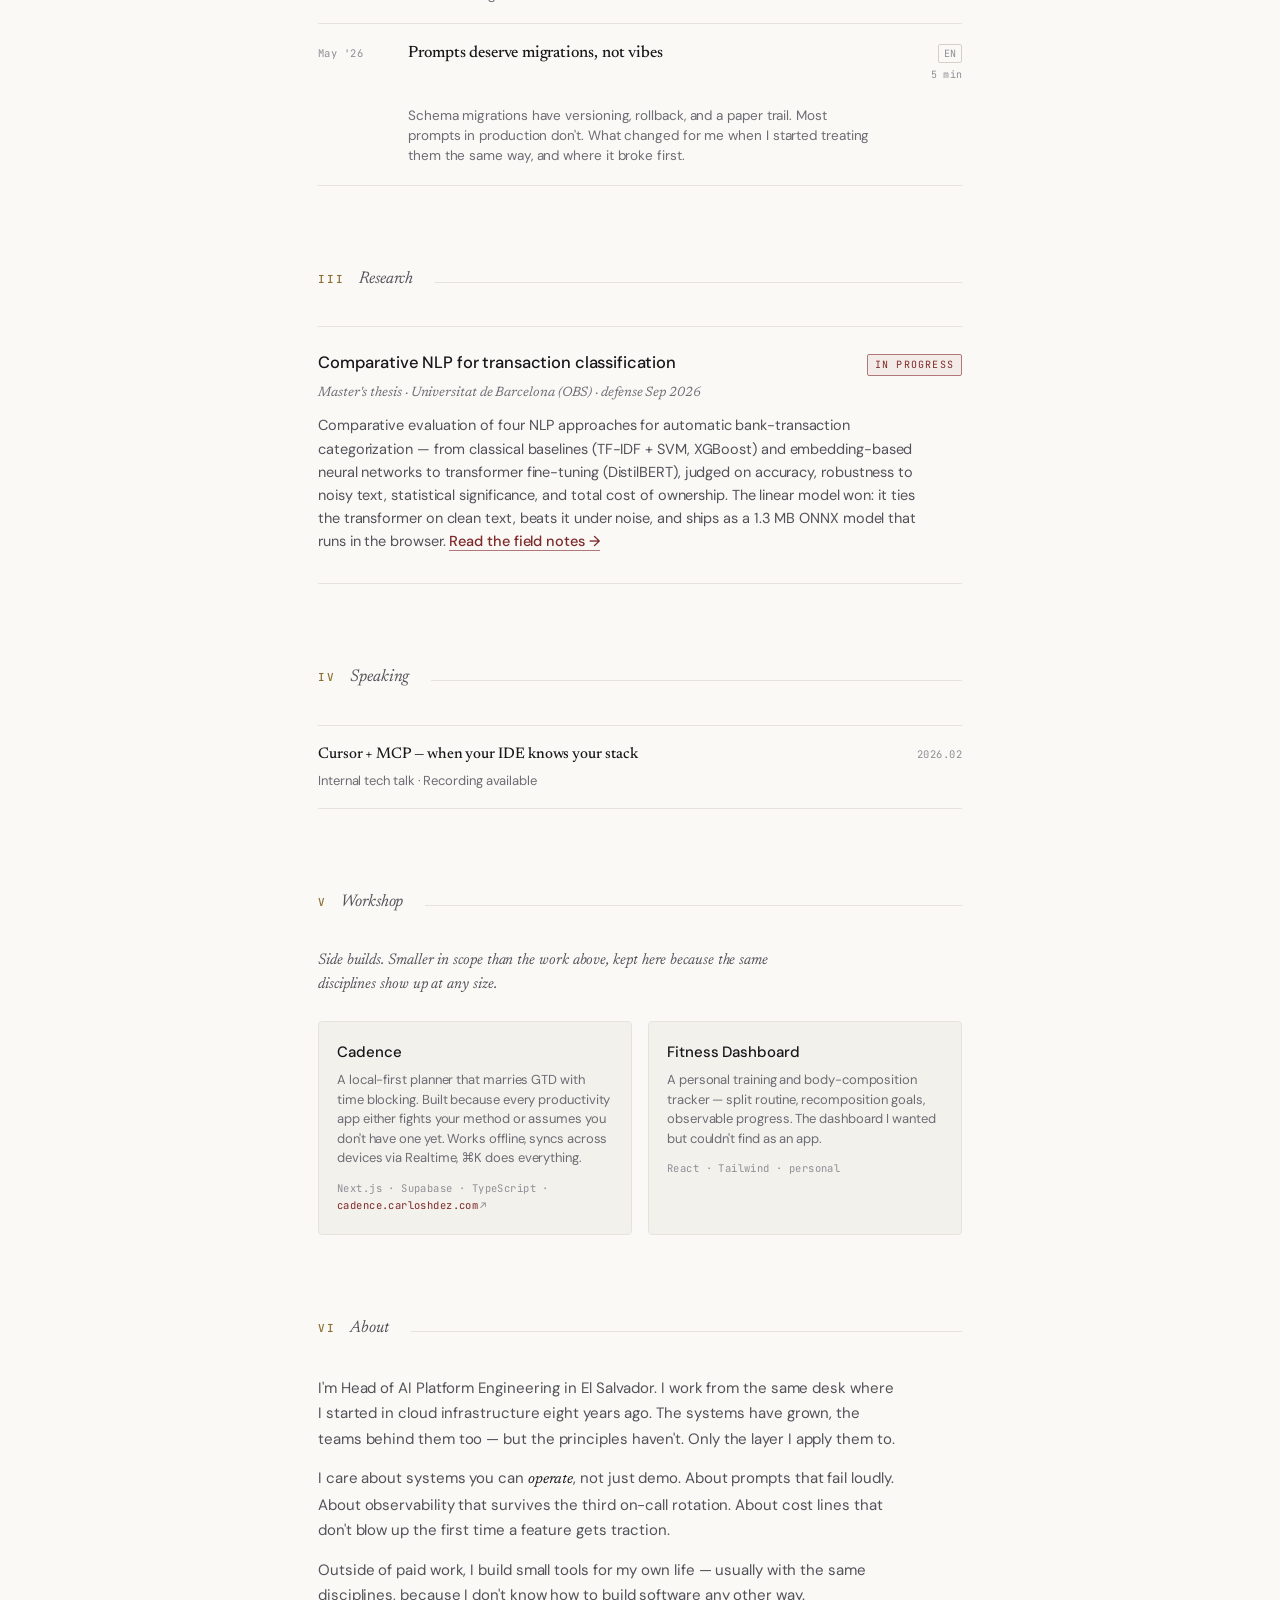
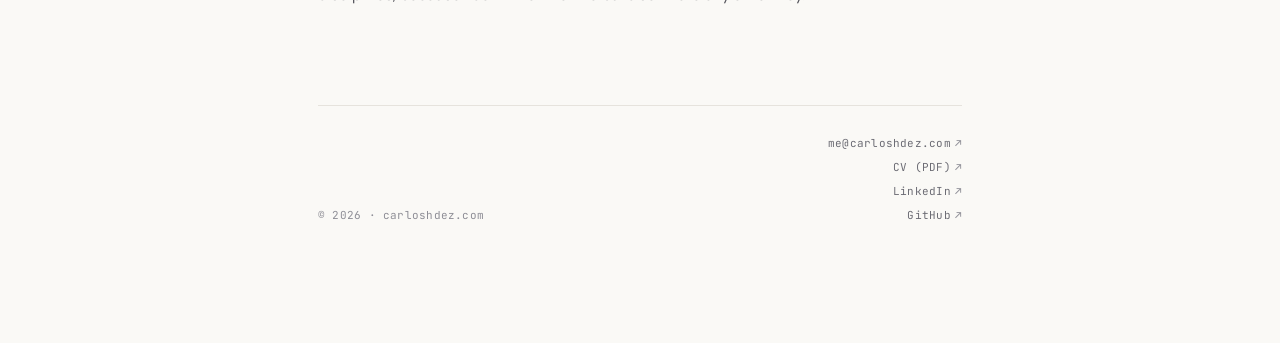
==== commit 14e8d44a: "feat(brand): rebrand title from Senior AI Platform Engineer to Head of A - Update meta tags, structu" ====
--- a/index.html
+++ b/index.html
@@ -6,7 +6,7 @@
 <meta name="color-scheme" content="light dark">
 <meta name="theme-color" content="#faf9f6" media="(prefers-color-scheme: light)">
 <meta name="theme-color" content="#0c0c0e" media="(prefers-color-scheme: dark)">
-<title>Carlos Hernández — Senior AI Platform Engineer</title>
+<title>Carlos Hernández — Head of AI Platform Engineering</title>
 
 <!-- Icons. favicon.svg carries its own light/dark variants; the .ico is the
      fallback for browsers that ignore SVG. Regenerate: tools/brand/build.sh -->
@@ -14,13 +14,13 @@
 <link rel="icon" href="/favicon.svg" type="image/svg+xml">
 <link rel="apple-touch-icon" href="/apple-touch-icon.png">
 <link rel="manifest" href="/site.webmanifest">
-<meta name="description" content="Senior AI Platform Engineer in San Salvador. I build the platforms that run LLM systems in production — multi-tenant RAG, agent runtimes, evals, and the delivery infrastructure underneath them.">
+<meta name="description" content="Head of AI Platform Engineering in San Salvador. I build the platforms that run LLM systems in production — multi-tenant RAG, agent runtimes, evals, and the delivery infrastructure underneath them.">
 <link rel="canonical" href="https://carloshdez.com/">
 <link rel="alternate" hreflang="en" href="https://carloshdez.com/">
 <link rel="alternate" hreflang="es" href="https://carloshdez.com/index.es.html">
 <link rel="alternate" hreflang="x-default" href="https://carloshdez.com/">
 <meta property="og:type" content="website">
-<meta property="og:title" content="Carlos Hernández — Senior AI Platform Engineer">
+<meta property="og:title" content="Carlos Hernández — Head of AI Platform Engineering">
 <meta property="og:description" content="I build the platforms that run LLM systems in production — multi-tenant RAG, agent runtimes, evals, and the delivery infrastructure underneath them.">
 <meta property="og:url" content="https://carloshdez.com/">
 <meta property="og:site_name" content="Carlos Hernández">
@@ -28,12 +28,12 @@
 <meta property="og:image:type" content="image/png">
 <meta property="og:image:width" content="1200">
 <meta property="og:image:height" content="630">
-<meta property="og:image:alt" content="Carlos Hernández — Senior AI Platform Engineer. I build the platforms that run LLM systems: observable, versioned, costed, deletable.">
+<meta property="og:image:alt" content="Carlos Hernández — Head of AI Platform Engineering. I build the platforms that run LLM systems: observable, versioned, costed, deletable.">
 <meta property="og:locale" content="en_US">
 <meta property="og:locale:alternate" content="es_ES">
 <meta name="twitter:card" content="summary_large_image">
 <meta name="twitter:image" content="https://carloshdez.com/og-card.png">
-<meta name="twitter:image:alt" content="Carlos Hernández — Senior AI Platform Engineer. I build the platforms that run LLM systems: observable, versioned, costed, deletable.">
+<meta name="twitter:image:alt" content="Carlos Hernández — Head of AI Platform Engineering. I build the platforms that run LLM systems: observable, versioned, costed, deletable.">
 <script type="application/ld+json">
 {
   "@context": "https://schema.org",
@@ -43,7 +43,7 @@
   "url": "https://carloshdez.com/",
   "image": "https://carloshdez.com/img/carlos.png",
   "email": "me@carloshdez.com",
-  "jobTitle": "Senior AI Platform Engineer",
+  "jobTitle": "Head of AI Platform Engineering",
   "description": "Platform engineer building production LLM systems: multi-tenant RAG, agent runtimes, evaluation harnesses, and the delivery infrastructure underneath them.",
   "address": {
     "@type": "PostalAddress",
@@ -731,7 +731,7 @@
   <header class="masthead">
     <div>
       <h1 class="masthead-name">Carlos <em>Hernández</em></h1>
-      <div class="masthead-meta">Senior AI Platform Engineer · San Salvador</div>
+      <div class="masthead-meta">Head of AI Platform Engineering · San Salvador</div>
     </div>
     <div class="masthead-right">
       <!-- Availability badge removed on purpose: the work does the positioning.
@@ -956,7 +956,7 @@
     </div>
     <div class="about-text">
       <p>
-        I'm a Senior AI Platform Engineer in El Salvador. I work from the same desk where I started in cloud infrastructure eight years ago. The systems have grown, the teams behind them too — but the principles haven't. Only the layer I apply them to.
+        I'm Head of AI Platform Engineering in El Salvador. I work from the same desk where I started in cloud infrastructure eight years ago. The systems have grown, the teams behind them too — but the principles haven't. Only the layer I apply them to.
       </p>
       <p>
         I care about systems you can <em>operate</em>, not just demo. About prompts that fail loudly. About observability that survives the third on-call rotation. About cost lines that don't blow up the first time a feature gets traction.
